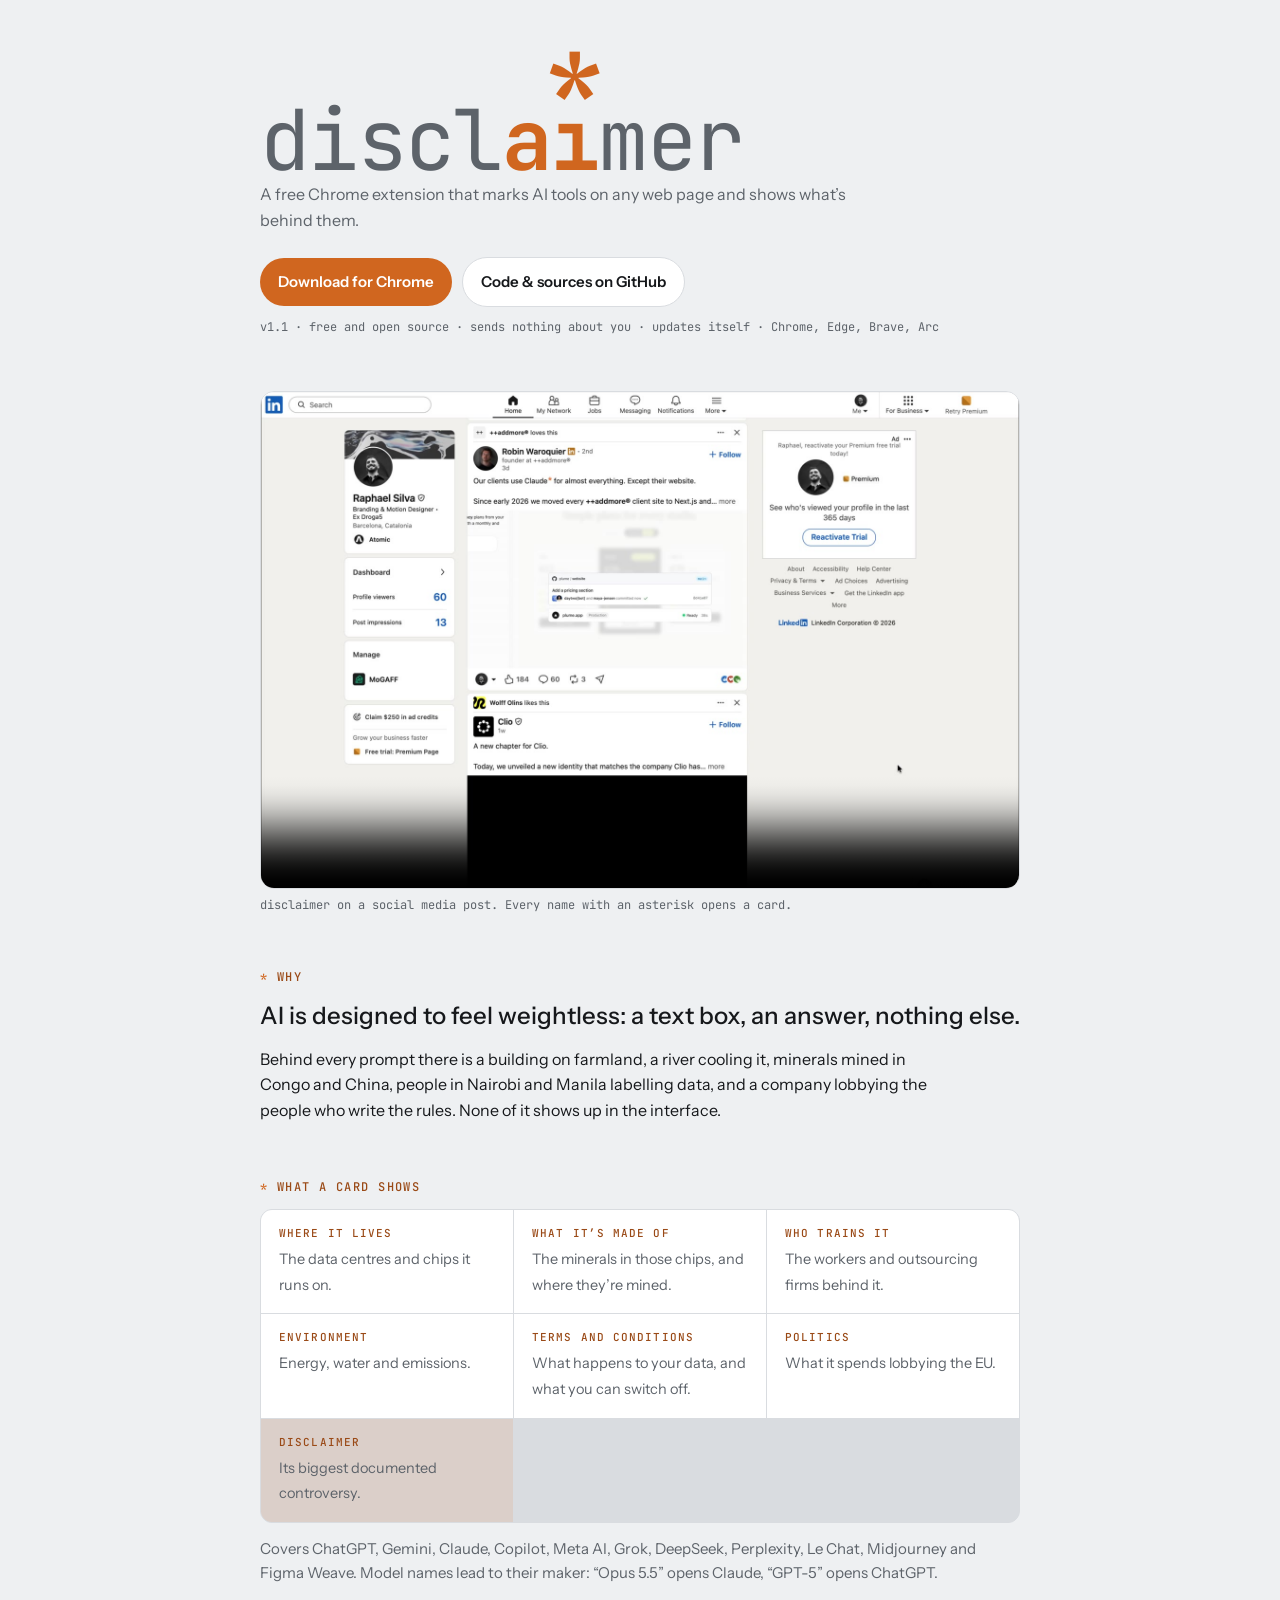
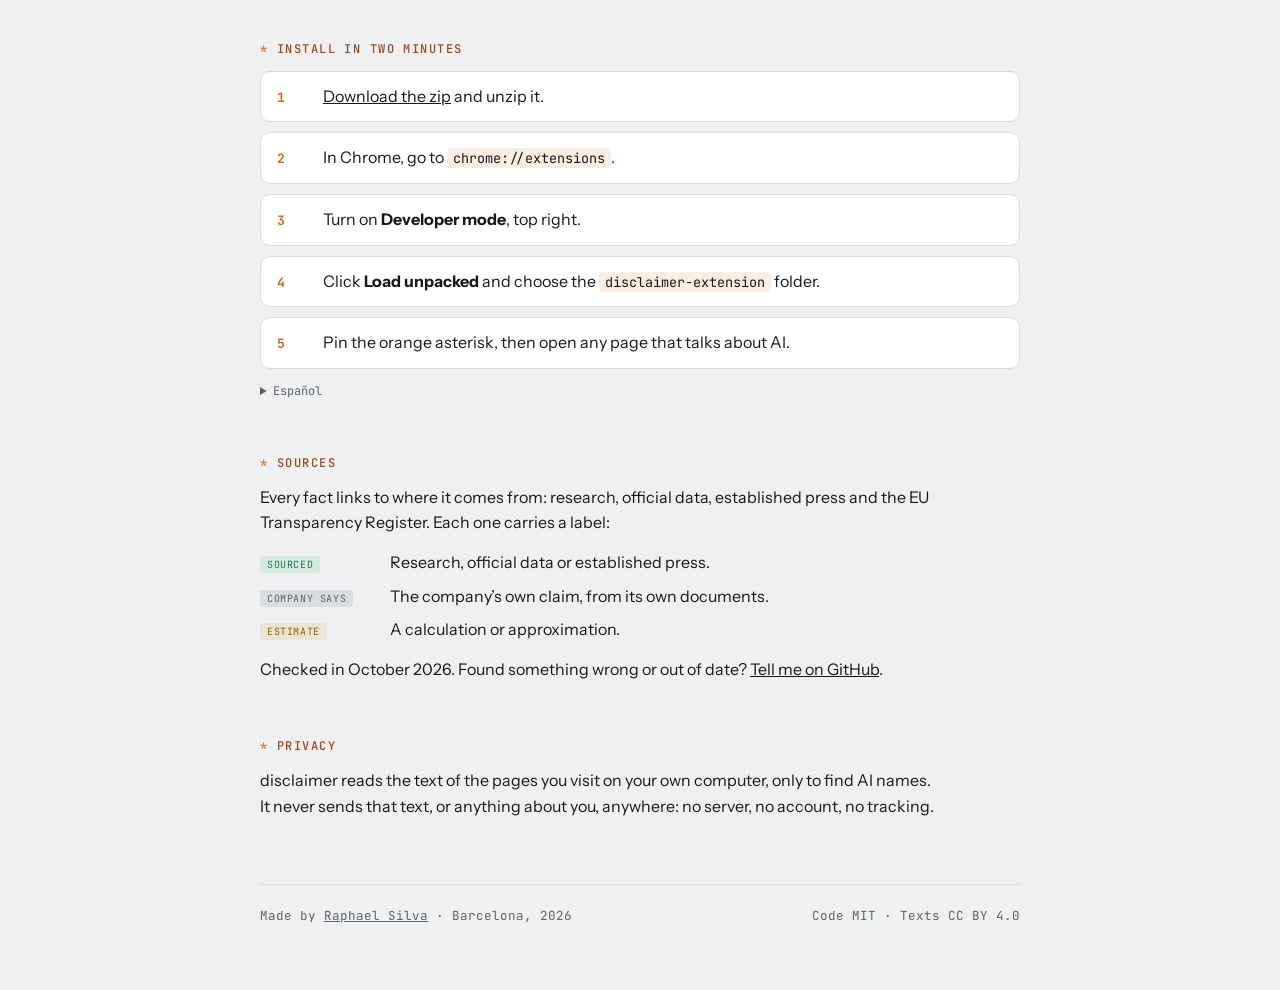
==== docs/index.html @ 1c37ecf6 "Landing page: shorter intro Co-Authored-By: Claude Opus 5.5 <noreply@anthropic.com> Claude-Session: " ====
<!doctype html>
<html lang="en">
<head>
<meta charset="utf-8">
<meta name="viewport" content="width=device-width, initial-scale=1, viewport-fit=cover">
<title>disclaimer</title>
<meta name="description" content="A Chrome extension that marks AI tools on any web page and shows what's behind them: data centres, minerals, workers, environment, your data and politics.">
<meta property="og:title" content="disclaimer — the disclaimer AI companies don’t write">
<meta property="og:description" content="Marks AI tools on any web page and shows what’s behind them. Every fact sourced.">
<meta property="og:image" content="assets/screenshot.png">
<link rel="icon" href="assets/favicon.png">
<link rel="preconnect" href="https://fonts.googleapis.com">
<link rel="preconnect" href="https://fonts.gstatic.com" crossorigin>
<link rel="stylesheet" href="https://fonts.googleapis.com/css2?family=Instrument+Sans:wght@400;500;600&family=JetBrains+Mono:wght@400;500;700&display=swap">
<style>
/* Layout: one narrow column like a footnote-heavy essay; the asterisk is the only ornament. */
:root{
  --bg:#eef0f2; --panel:#ffffff; --ink:#16181b; --muted:#5d636a; --rule:#d9dce0;
  --accent:#d0661f; --accent-ink:#9a4a17; --soft:rgba(232,128,58,.14);
  --mono:"JetBrains Mono",ui-monospace,Menlo,monospace; --sans:"Instrument Sans",system-ui,-apple-system,"Segoe UI",sans-serif;
}
@media (prefers-color-scheme: dark){:root{
  --bg:#0f1114; --panel:#171a1e; --ink:#e7e9eb; --muted:#9aa1a8; --rule:#272b31;
  --accent:#ee8a48; --accent-ink:#f0a06a; --soft:rgba(238,138,72,.14); color-scheme:dark}}
*{box-sizing:border-box}
html{scroll-behavior:smooth}
body{margin:0;background:var(--bg);color:var(--ink);font:16px/1.6 var(--sans);padding-inline:16px;-webkit-font-smoothing:antialiased}
.wrap{max-width:760px;margin:0 auto;padding-block:40px 64px}
a{color:inherit}
:focus-visible{outline:2px solid var(--accent);outline-offset:3px;border-radius:4px}

/* wordmark */
.wm{font:400 clamp(44px,10vw,84px)/1 var(--mono);color:var(--muted);letter-spacing:-.02em;display:inline-block;padding-top:.55em}
.wm .ai{color:var(--accent);font-weight:700}
.wm .i{position:relative}
.wm .i::before{content:"*";position:absolute;left:50%;top:-.6em;transform:translateX(-50%);color:var(--accent);font-weight:700;font-size:1.1em}

header{padding-block:12px 8px}
.lede{font-size:clamp(20px,3.2vw,26px);line-height:1.35;margin:18px 0 6px;max-width:34ch;text-wrap:balance;font-weight:500}
.sub{color:var(--muted);margin:0 0 24px;max-width:56ch}
.ctas{display:flex;flex-wrap:wrap;gap:10px;align-items:center}
.btn{display:inline-flex;align-items:center;gap:8px;padding:12px 18px;border-radius:999px;text-decoration:none;font-weight:600;font-size:15px}
.btn.primary{background:var(--accent);color:#fff}
.btn.primary:hover{filter:brightness(1.06)}
.btn.ghost{border:1px solid var(--rule);background:var(--panel)}
.meta{font:12px var(--mono);color:var(--muted)}

.demo{margin:36px 0 8px;border-radius:14px;overflow:hidden;border:1px solid var(--rule);background:var(--panel)}
.demo img,.demo video{display:block;width:100%;height:auto;max-width:100%}
.cap{font:12px var(--mono);color:var(--muted);margin:0 0 48px}

h2{font:500 12px var(--mono);letter-spacing:.12em;text-transform:uppercase;color:var(--accent-ink);margin:56px 0 14px}
h2::before{content:"* ";color:var(--accent)}
.prose p{margin:0 0 14px;max-width:62ch}
.pull{font-size:clamp(20px,3vw,24px);line-height:1.4;font-weight:500;margin:6px 0 16px;max-width:34ch;text-wrap:balance}

.secs{display:grid;grid-template-columns:repeat(auto-fit,minmax(min(100%,220px),1fr));gap:1px;background:var(--rule);border:1px solid var(--rule);border-radius:12px;overflow:hidden}
.sec{background:var(--panel);padding:16px 18px;min-width:0}
.sec b{display:block;font:500 11px var(--mono);letter-spacing:.1em;text-transform:uppercase;color:var(--accent-ink);margin-bottom:6px}
.sec span{font-size:14.5px;color:var(--muted)}
.sec.x{background:var(--soft)}

ol.steps{counter-reset:s;list-style:none;margin:0;padding:0;display:grid;gap:10px}
ol.steps li{counter-increment:s;display:grid;grid-template-columns:34px 1fr;gap:12px;align-items:baseline;background:var(--panel);border:1px solid var(--rule);border-radius:10px;padding:12px 16px}
ol.steps li::before{content:counter(s);font:700 13px var(--mono);color:var(--accent)}
code{font:13.5px var(--mono);background:var(--soft);padding:1px 6px;border-radius:4px}
details.es{margin-top:14px;font-size:14.5px;color:var(--muted)}
details.es summary{cursor:pointer;font:12px var(--mono)}

.labels{display:grid;gap:8px;margin:12px 0 0}
.lab{display:grid;grid-template-columns:118px 1fr;gap:12px;align-items:baseline}
.chip{font:10px var(--mono);letter-spacing:.06em;text-transform:uppercase;padding:2px 7px;border-radius:3px;width:fit-content}
.chip.ok{color:#1e7a46;background:rgba(111,191,142,.18)}
.chip.co{color:var(--muted);background:var(--rule)}
.chip.est{color:#8a6200;background:rgba(224,180,82,.2)}
@media (prefers-color-scheme: dark){.chip.ok{color:#7fd3a0}.chip.est{color:#ecc56a}}

ul.limits{margin:0;padding-left:20px;max-width:62ch}
ul.limits li{margin-bottom:8px}

footer{margin-top:64px;padding-top:20px;border-top:1px solid var(--rule);font:12.5px/1.7 var(--mono);color:var(--muted);display:flex;flex-wrap:wrap;justify-content:space-between;gap:12px}
@media (prefers-reduced-motion:reduce){html{scroll-behavior:auto}}
</style>
</head>
<body>
<div class="wrap">
  <header>
    <span class="wm" role="img" aria-label="disclaimer">discl<span class="ai">a<span class="i">ı</span></span>mer</span>
    <p class="sub">A free Chrome extension that marks AI tools on any web page and shows what’s behind them.</p>
    <div class="ctas">
      <a class="btn primary" href="https://sayhellotosilva.github.io/disclaimer-extension/download/disclaimer-extension.zip">Download for Chrome</a>
      <a class="btn ghost" href="https://github.com/sayhellotosilva/disclaimer-extension">Code &amp; sources on GitHub</a>
    </div>
    <p class="meta" style="margin-top:12px">v1.1 · free and open source · sends nothing about you · updates itself · Chrome, Edge, Brave, Arc</p>
  </header>

  <figure class="demo" style="margin-inline:0"><video src="assets/demo.mp4" poster="assets/demo-poster.jpg" width="1600" height="1046" autoplay muted loop playsinline controls preload="metadata" aria-label="disclaimer on LinkedIn: hovering Claude opens a glass card with sections on data centres, minerals, workers, environment, terms and politics, and the disclaimer at the bottom."></video></figure>
  <p class="cap">disclaimer on a social media post. Every name with an asterisk opens a card.</p>

  <section class="prose" aria-labelledby="why">
    <h2 id="why">Why</h2>
    <p class="pull">AI is designed to feel weightless: a text box, an answer, nothing else.</p>
    <p>Behind every prompt there is a building on farmland, a river cooling it, minerals mined in Congo and China, people in Nairobi and Manila labelling data, and a company lobbying the people who write the rules. None of it shows up in the interface.</p>
  </section>

  <section aria-labelledby="what">
    <h2 id="what">What a card shows</h2>
    <div class="secs">
      <div class="sec"><b>Where it lives</b><span>The data centres and chips it runs on.</span></div>
      <div class="sec"><b>What it’s made of</b><span>The minerals in those chips, and where they’re mined.</span></div>
      <div class="sec"><b>Who trains it</b><span>The workers and outsourcing firms behind it.</span></div>
      <div class="sec"><b>Environment</b><span>Energy, water and emissions.</span></div>
      <div class="sec"><b>Terms and conditions</b><span>What happens to your data, and what you can switch off.</span></div>
      <div class="sec"><b>Politics</b><span>What it spends lobbying the EU.</span></div>
      <div class="sec x"><b>disclaimer</b><span>Its biggest documented controversy.</span></div>
    </div>
    <p class="prose" style="margin-top:14px;color:var(--muted);font-size:15px">Covers ChatGPT, Gemini, Claude, Copilot, Meta AI, Grok, DeepSeek, Perplexity, Le Chat, Midjourney and Figma Weave. Model names lead to their maker: “Opus 5.5” opens Claude, “GPT-5” opens ChatGPT.</p>
  </section>

  <section aria-labelledby="install">
    <h2 id="install">Install in two minutes</h2>
    <ol class="steps">
      <li><span><a href="https://sayhellotosilva.github.io/disclaimer-extension/download/disclaimer-extension.zip">Download the zip</a> and unzip it.</span></li>
      <li><span>In Chrome, go to <code>chrome://extensions</code>.</span></li>
      <li><span>Turn on <b>Developer mode</b>, top right.</span></li>
      <li><span>Click <b>Load unpacked</b> and choose the <code>disclaimer-extension</code> folder.</span></li>
      <li><span>Pin the orange asterisk, then open any page that talks about AI.</span></li>
    </ol>
    <details class="es"><summary>Español</summary>
      <p>Descarga el zip y descomprímelo. En Chrome, ve a <code>chrome://extensions</code>, activa el <b>Modo de desarrollador</b> y haz clic en <b>Cargar extensión sin empaquetar</b>. Elige la carpeta <code>disclaimer-extension</code>. disclaimer lee el texto de las páginas en tu ordenador y no envía nada a ningún sitio.</p>
    </details>
  </section>

  <section class="prose" aria-labelledby="sources">
    <h2 id="sources">Sources</h2>
    <p>Every fact links to where it comes from: research, official data, established press and the EU Transparency Register. Each one carries a label:</p>
    <div class="labels">
      <div class="lab"><span class="chip ok">sourced</span><span>Research, official data or established press.</span></div>
      <div class="lab"><span class="chip co">company says</span><span>The company’s own claim, from its own documents.</span></div>
      <div class="lab"><span class="chip est">estimate</span><span>A calculation or approximation.</span></div>
    </div>
    <p style="margin-top:14px">Checked in October 2026. Found something wrong or out of date? <a href="https://github.com/sayhellotosilva/disclaimer-extension/issues">Tell me on GitHub</a>.</p>
  </section>

  <section class="prose" aria-labelledby="privacy">
    <h2 id="privacy">Privacy</h2>
    <p>disclaimer reads the text of the pages you visit on your own computer, only to find AI names. It never sends that text, or anything about you, anywhere: no server, no account, no tracking.</p>
  </section>

  <footer>
    <span>Made by <a href="https://www.linkedin.com/in/raphaelllsilva">Raphael Silva</a> · Barcelona, 2026</span>
    <span>Code MIT · Texts CC BY 4.0</span>
  </footer>
</div>
</body>
</html>
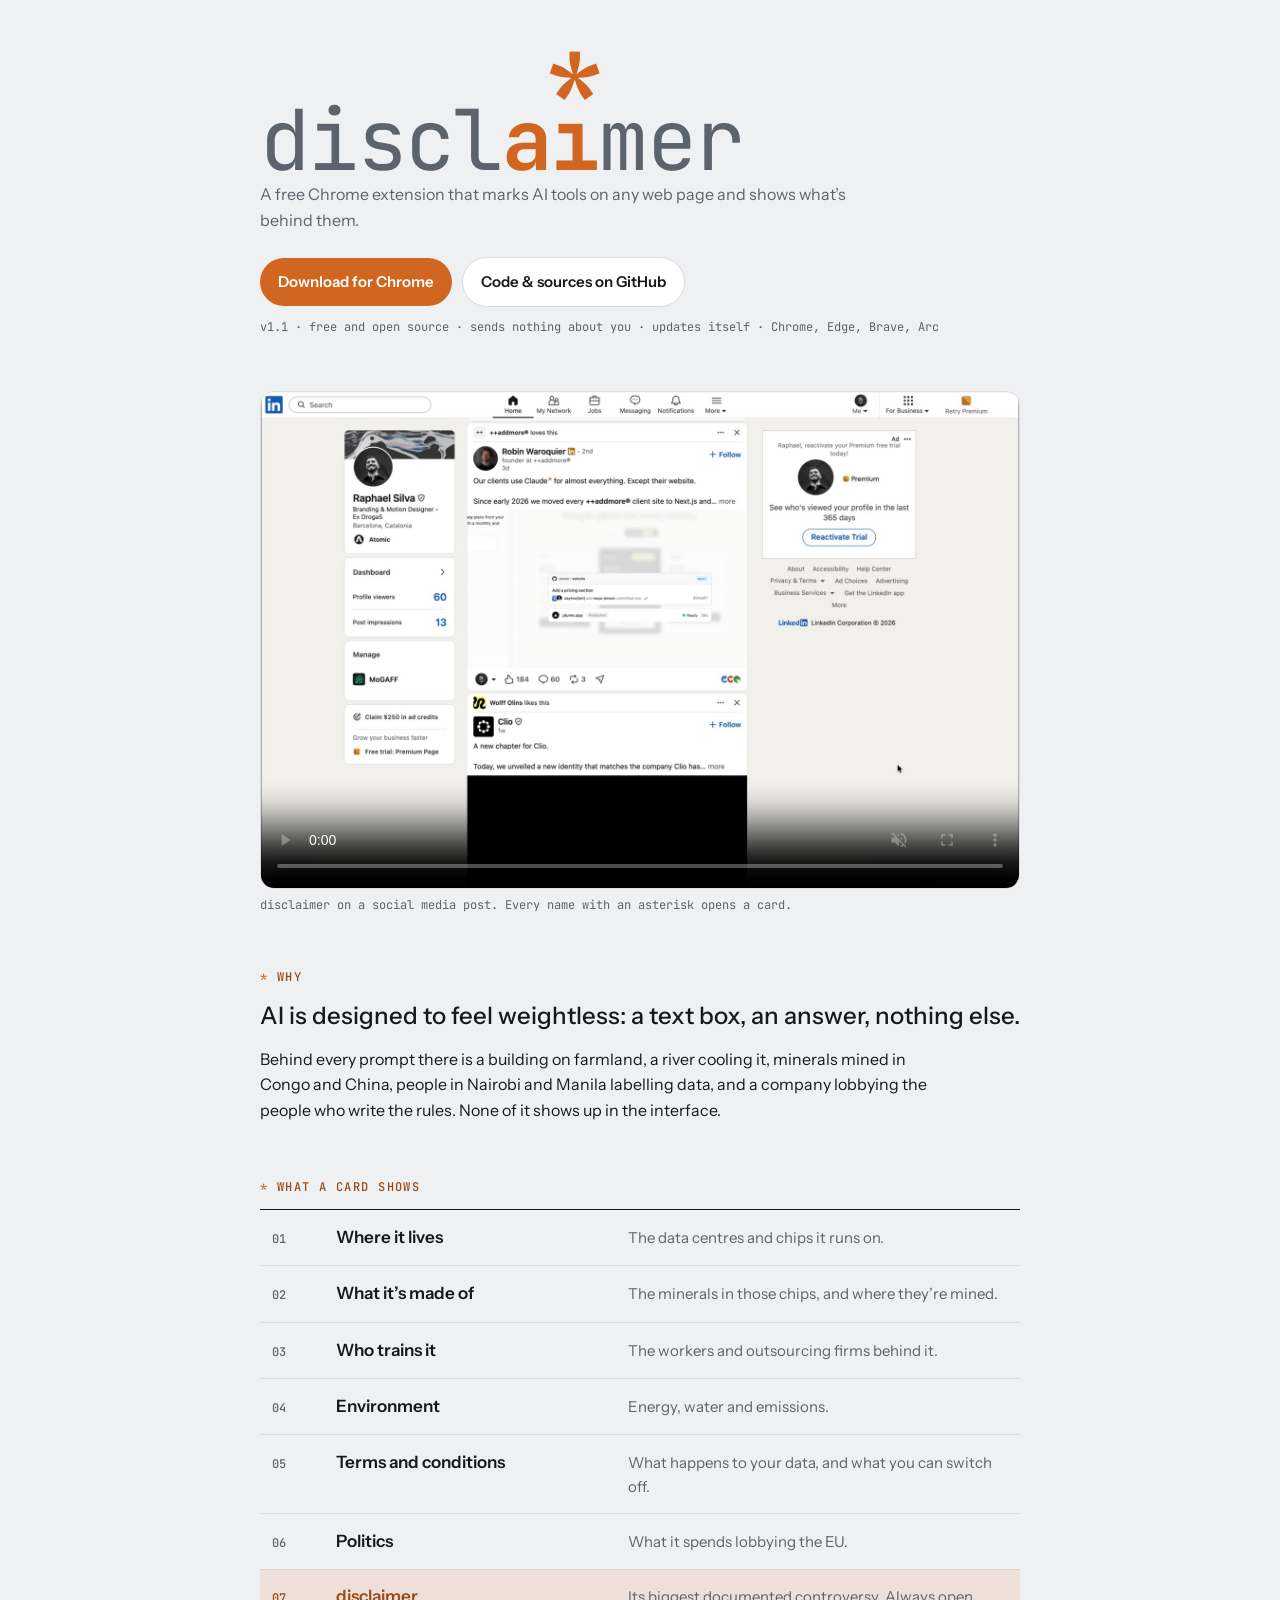
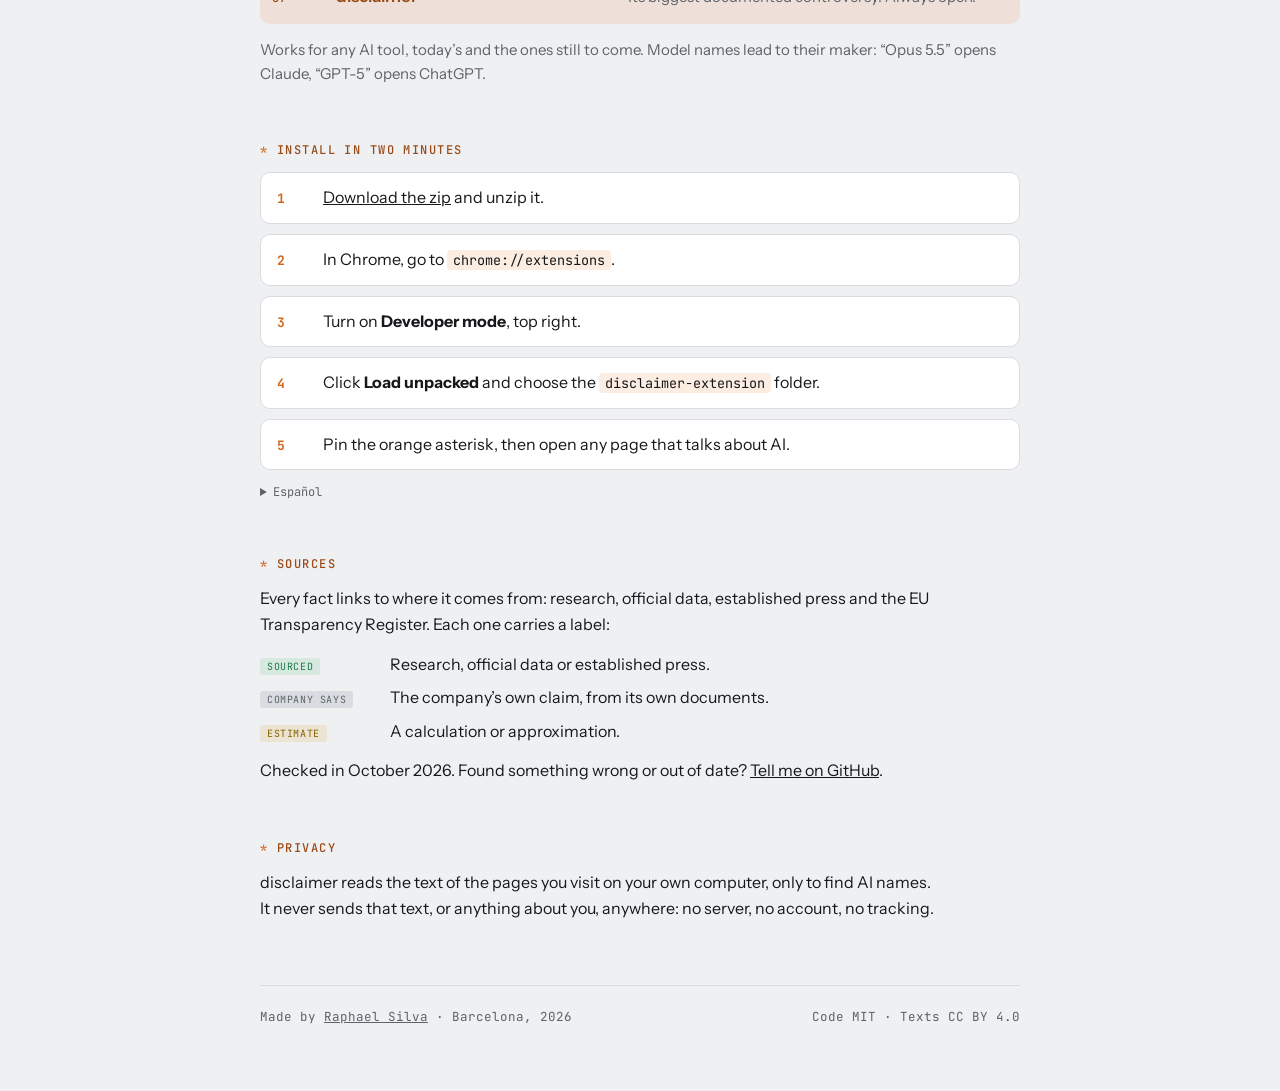
==== commit 3969392a: "Landing page: card sections as a numbered list; no fixed tool list Co-Authored-By: Claude Opus 5.5 <" ====
--- a/docs/index.html
+++ b/docs/index.html
@@ -54,11 +54,14 @@
 .prose p{margin:0 0 14px;max-width:62ch}
 .pull{font-size:clamp(20px,3vw,24px);line-height:1.4;font-weight:500;margin:6px 0 16px;max-width:34ch;text-wrap:balance}
 
-.secs{display:grid;grid-template-columns:repeat(auto-fit,minmax(min(100%,220px),1fr));gap:1px;background:var(--rule);border:1px solid var(--rule);border-radius:12px;overflow:hidden}
-.sec{background:var(--panel);padding:16px 18px;min-width:0}
-.sec b{display:block;font:500 11px var(--mono);letter-spacing:.1em;text-transform:uppercase;color:var(--accent-ink);margin-bottom:6px}
-.sec span{font-size:14.5px;color:var(--muted)}
-.sec.x{background:var(--soft)}
+.secs{list-style:none;margin:0;padding:0;border-top:1px solid var(--ink)}
+.secs li{display:grid;grid-template-columns:44px minmax(0,1fr) minmax(0,1.4fr);gap:8px 20px;align-items:baseline;padding:14px 12px;border-bottom:1px solid var(--rule)}
+.secs .n{font:500 12px var(--mono);color:var(--muted)}
+.secs b{font-weight:600;font-size:17px}
+.secs .d{font-size:15px;color:var(--muted)}
+.secs li.x{background:var(--soft);border-bottom:0;border-radius:0 0 10px 10px;margin-top:-1px}
+.secs li.x .n,.secs li.x b{color:var(--accent-ink)}
+@media (max-width:620px){.secs li{grid-template-columns:36px 1fr;row-gap:2px}.secs .d{grid-column:2}}
 
 ol.steps{counter-reset:s;list-style:none;margin:0;padding:0;display:grid;gap:10px}
 ol.steps li{counter-increment:s;display:grid;grid-template-columns:34px 1fr;gap:12px;align-items:baseline;background:var(--panel);border:1px solid var(--rule);border-radius:10px;padding:12px 16px}
@@ -105,16 +108,16 @@
 
   <section aria-labelledby="what">
     <h2 id="what">What a card shows</h2>
-    <div class="secs">
-      <div class="sec"><b>Where it lives</b><span>The data centres and chips it runs on.</span></div>
-      <div class="sec"><b>What it’s made of</b><span>The minerals in those chips, and where they’re mined.</span></div>
-      <div class="sec"><b>Who trains it</b><span>The workers and outsourcing firms behind it.</span></div>
-      <div class="sec"><b>Environment</b><span>Energy, water and emissions.</span></div>
-      <div class="sec"><b>Terms and conditions</b><span>What happens to your data, and what you can switch off.</span></div>
-      <div class="sec"><b>Politics</b><span>What it spends lobbying the EU.</span></div>
-      <div class="sec x"><b>disclaimer</b><span>Its biggest documented controversy.</span></div>
-    </div>
-    <p class="prose" style="margin-top:14px;color:var(--muted);font-size:15px">Covers ChatGPT, Gemini, Claude, Copilot, Meta AI, Grok, DeepSeek, Perplexity, Le Chat, Midjourney and Figma Weave. Model names lead to their maker: “Opus 5.5” opens Claude, “GPT-5” opens ChatGPT.</p>
+    <ol class="secs">
+      <li><span class="n">01</span><b>Where it lives</b><span class="d">The data centres and chips it runs on.</span></li>
+      <li><span class="n">02</span><b>What it’s made of</b><span class="d">The minerals in those chips, and where they’re mined.</span></li>
+      <li><span class="n">03</span><b>Who trains it</b><span class="d">The workers and outsourcing firms behind it.</span></li>
+      <li><span class="n">04</span><b>Environment</b><span class="d">Energy, water and emissions.</span></li>
+      <li><span class="n">05</span><b>Terms and conditions</b><span class="d">What happens to your data, and what you can switch off.</span></li>
+      <li><span class="n">06</span><b>Politics</b><span class="d">What it spends lobbying the EU.</span></li>
+      <li class="x"><span class="n">07</span><b>disclaimer</b><span class="d">Its biggest documented controversy. Always open.</span></li>
+    </ol>
+    <p class="prose" style="margin-top:14px;color:var(--muted);font-size:15px">Works for any AI tool, today’s and the ones still to come. Model names lead to their maker: “Opus 5.5” opens Claude, “GPT-5” opens ChatGPT.</p>
   </section>
 
   <section aria-labelledby="install">
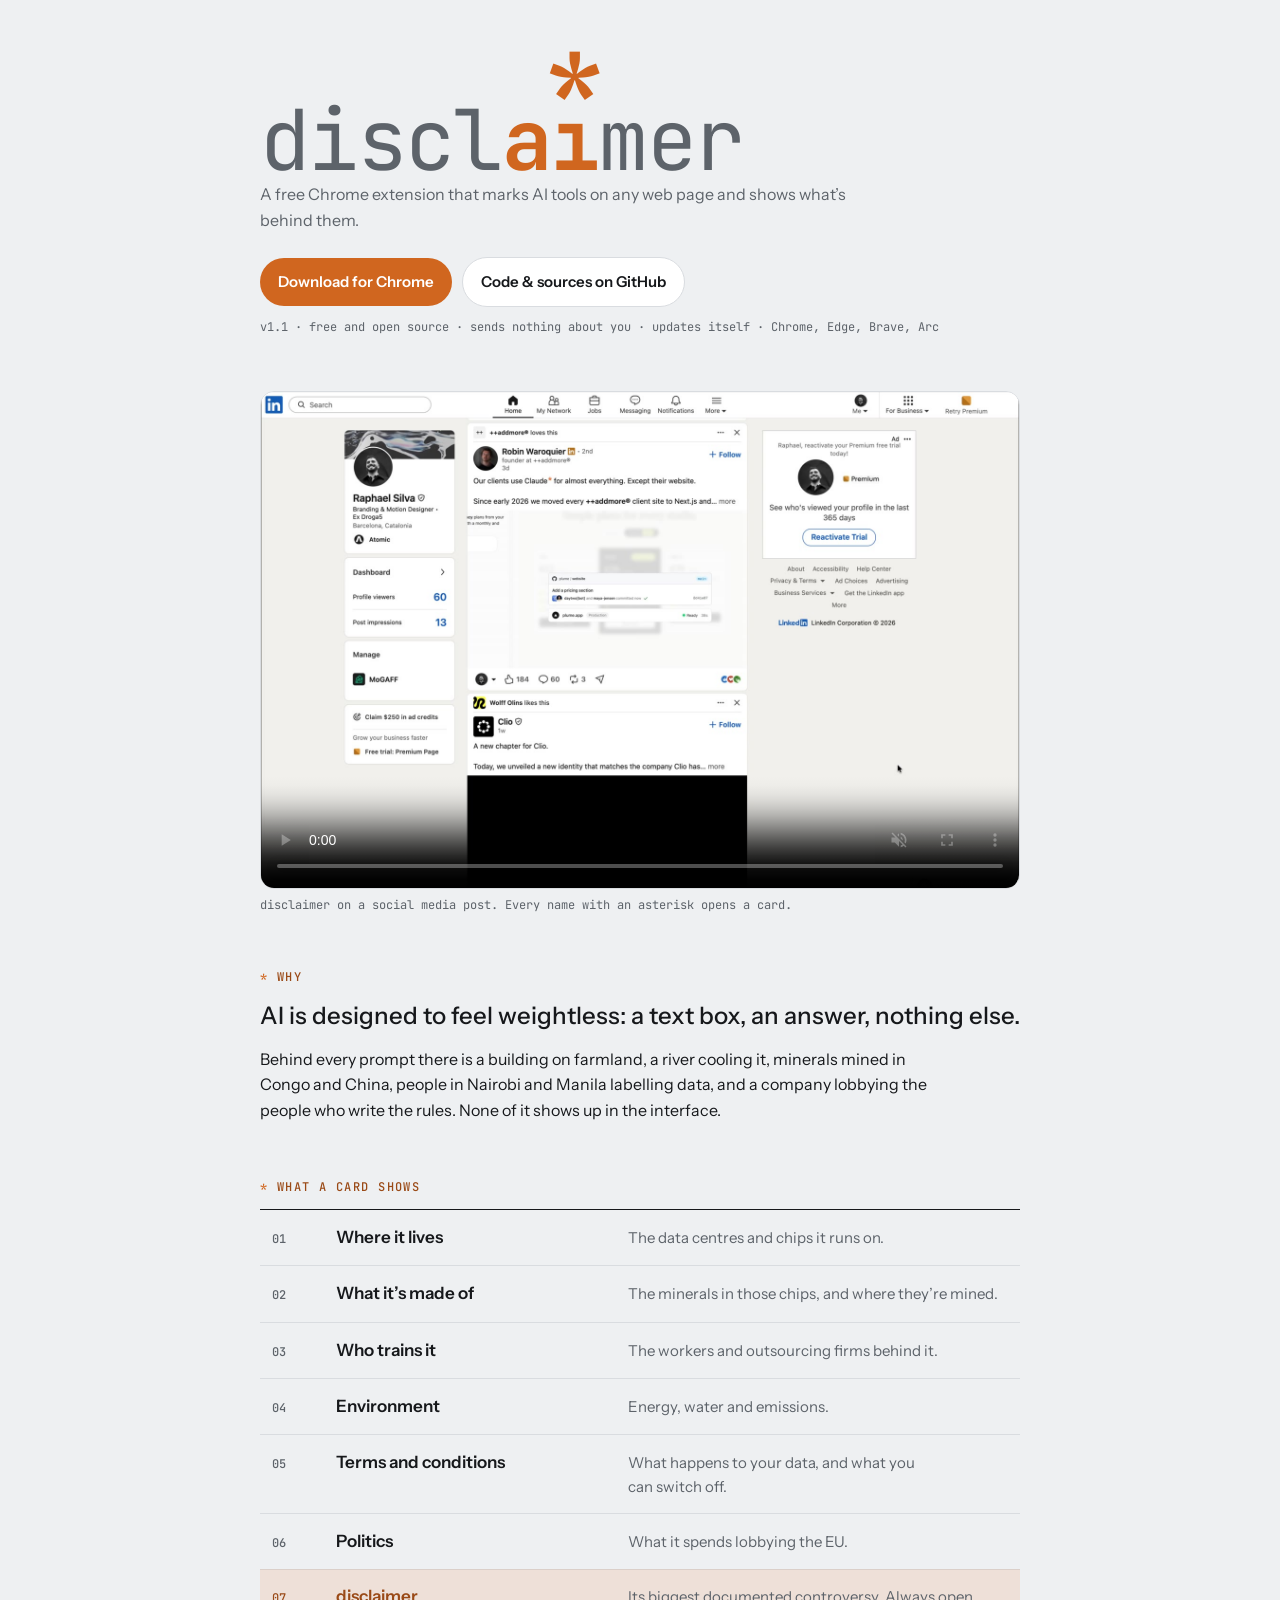
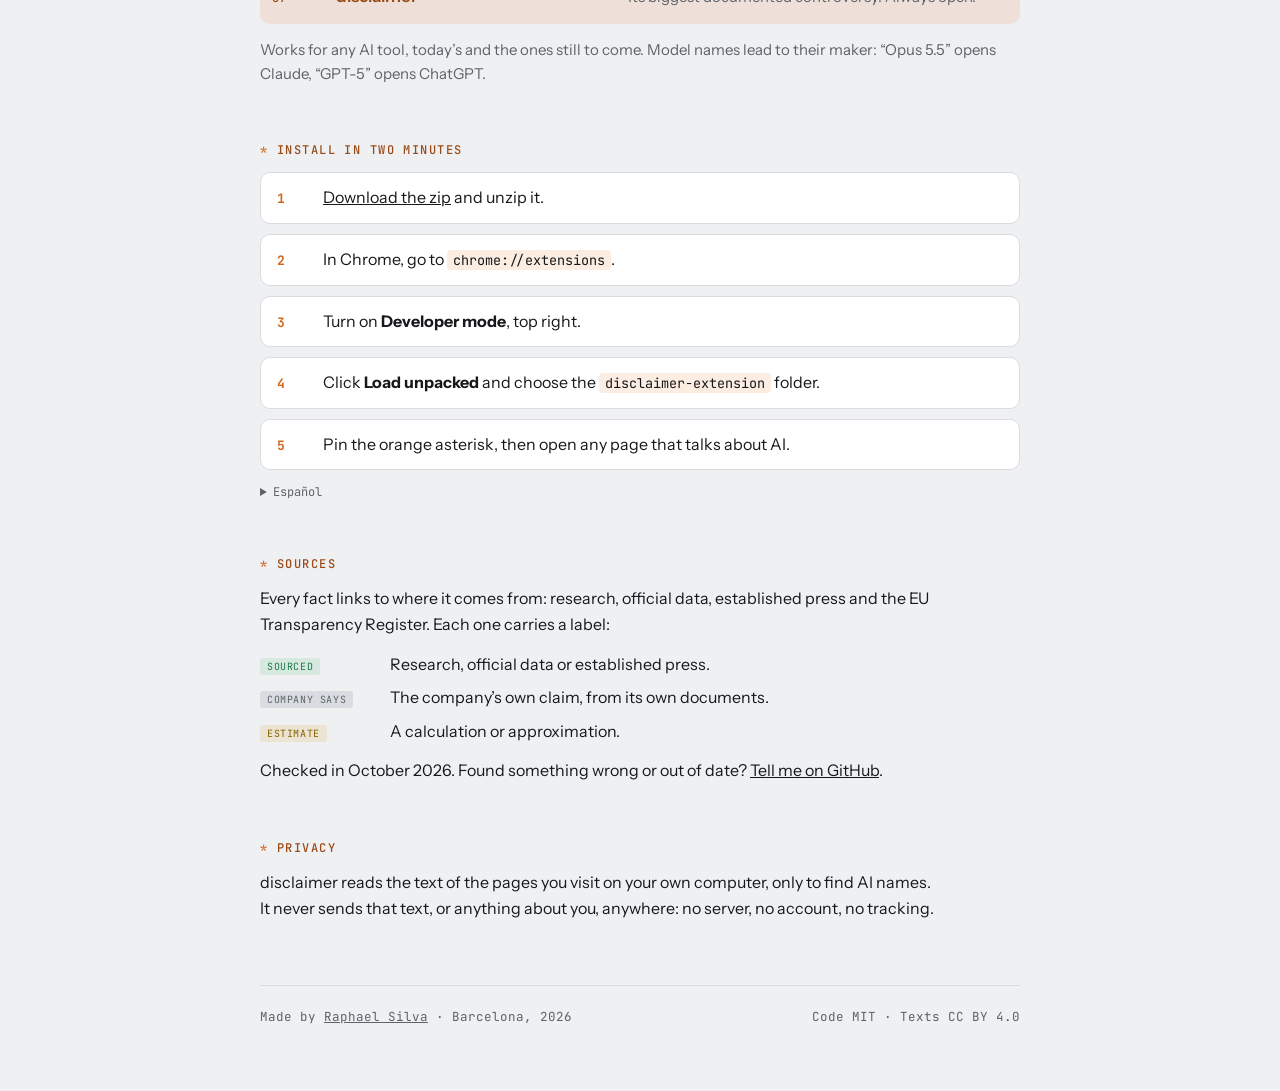
==== commit 31b384ed: "Landing page: avoid orphan words Co-Authored-By: Claude Opus 5.5 <noreply@anthropic.com> Claude-Sess" ====
--- a/docs/index.html
+++ b/docs/index.html
@@ -58,7 +58,8 @@
 .secs li{display:grid;grid-template-columns:44px minmax(0,1fr) minmax(0,1.4fr);gap:8px 20px;align-items:baseline;padding:14px 12px;border-bottom:1px solid var(--rule)}
 .secs .n{font:500 12px var(--mono);color:var(--muted)}
 .secs b{font-weight:600;font-size:17px}
-.secs .d{font-size:15px;color:var(--muted)}
+.secs .d{font-size:15px;color:var(--muted);text-wrap:pretty}
+p,.cap,.sub{text-wrap:pretty}
 .secs li.x{background:var(--soft);border-bottom:0;border-radius:0 0 10px 10px;margin-top:-1px}
 .secs li.x .n,.secs li.x b{color:var(--accent-ink)}
 @media (max-width:620px){.secs li{grid-template-columns:36px 1fr;row-gap:2px}.secs .d{grid-column:2}}
@@ -113,7 +114,7 @@
       <li><span class="n">02</span><b>What it’s made of</b><span class="d">The minerals in those chips, and where they’re mined.</span></li>
       <li><span class="n">03</span><b>Who trains it</b><span class="d">The workers and outsourcing firms behind it.</span></li>
       <li><span class="n">04</span><b>Environment</b><span class="d">Energy, water and emissions.</span></li>
-      <li><span class="n">05</span><b>Terms and conditions</b><span class="d">What happens to your data, and what you can switch off.</span></li>
+      <li><span class="n">05</span><b>Terms and conditions</b><span class="d">What happens to your data, and what you can switch&nbsp;off.</span></li>
       <li><span class="n">06</span><b>Politics</b><span class="d">What it spends lobbying the EU.</span></li>
       <li class="x"><span class="n">07</span><b>disclaimer</b><span class="d">Its biggest documented controversy. Always open.</span></li>
     </ol>
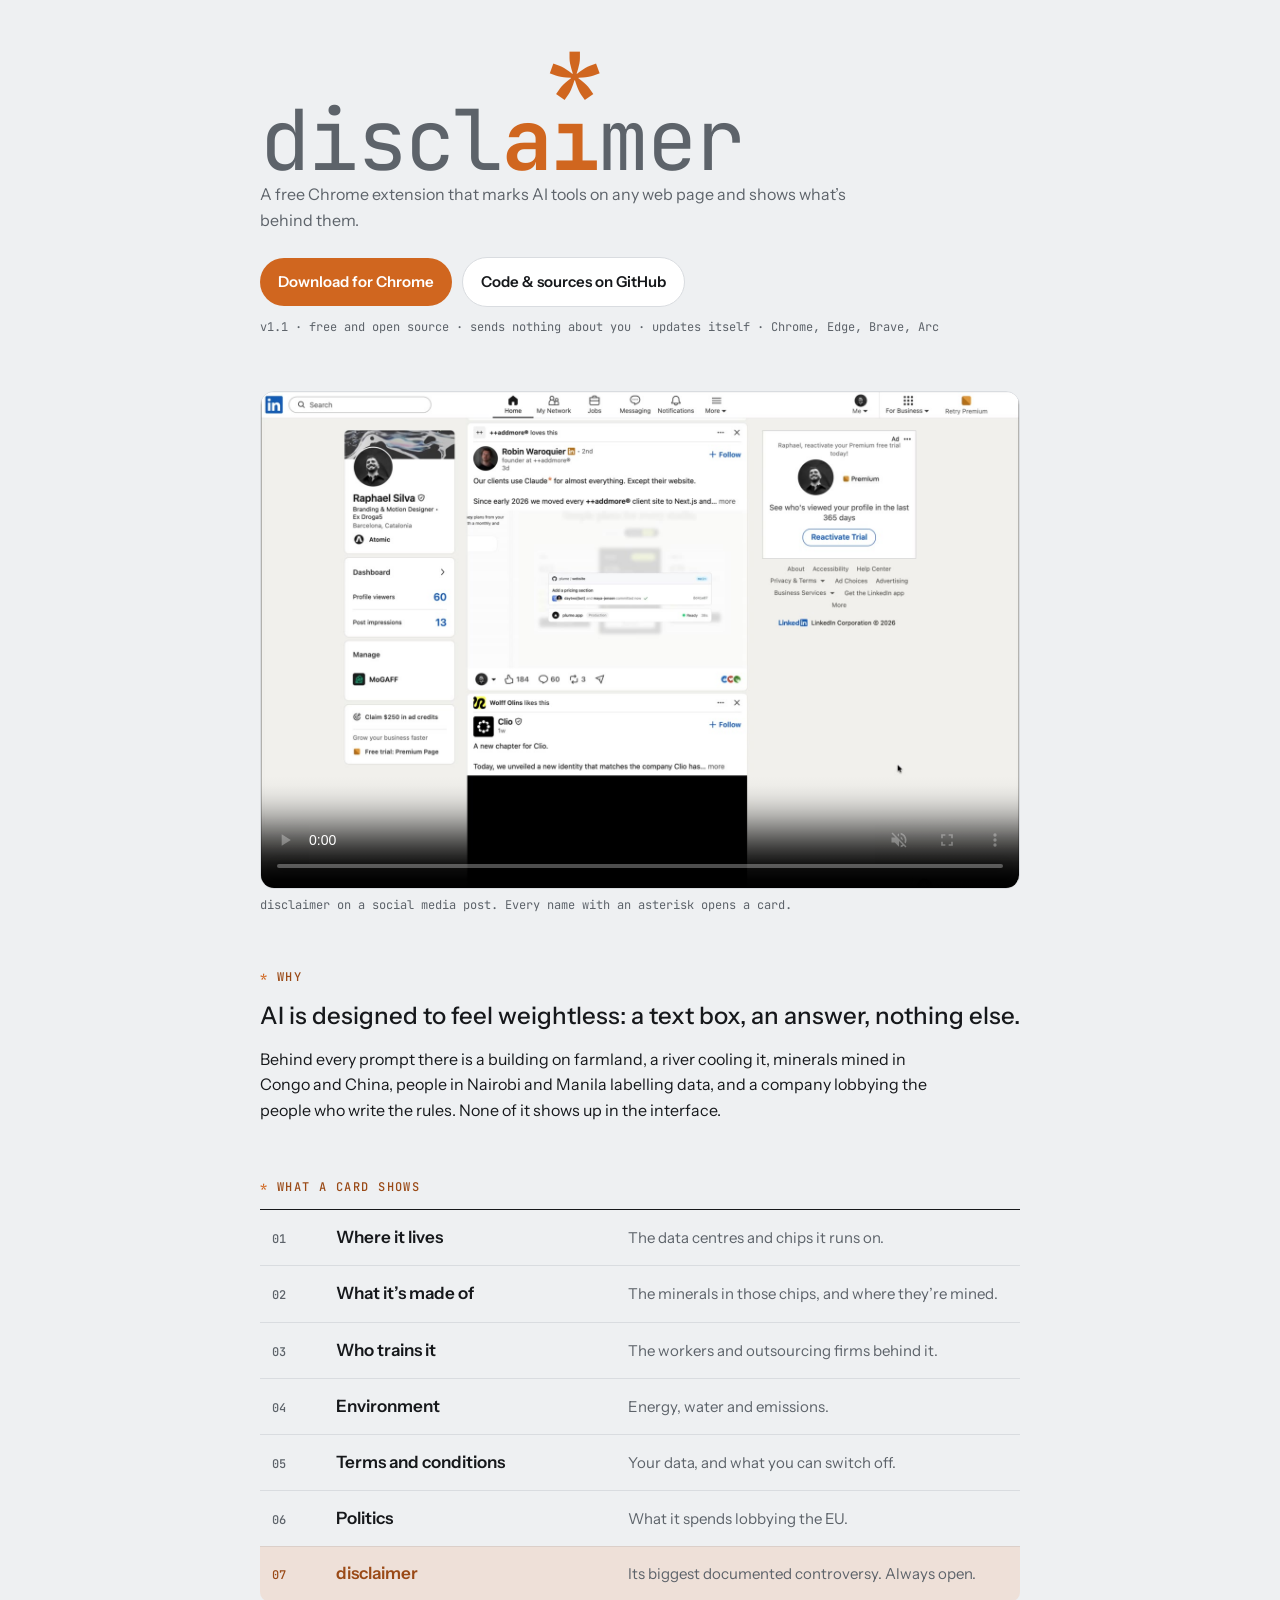
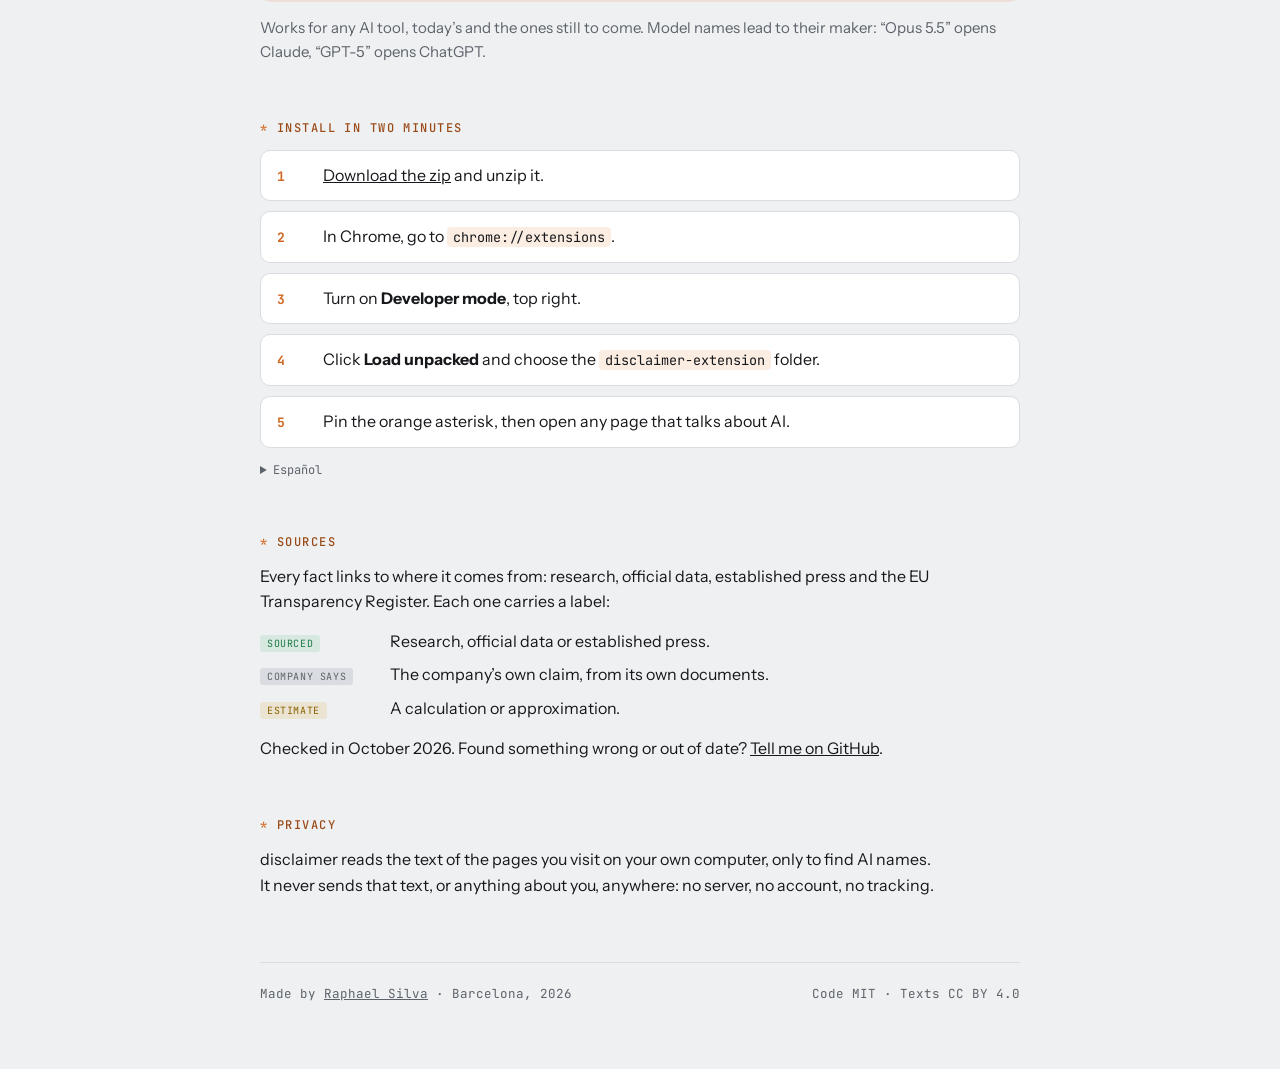
==== commit 6c76c26f: "Landing page: shorter terms line, balanced wrapping Co-Authored-By: Claude Opus 5.5 <noreply@anthrop" ====
--- a/docs/index.html
+++ b/docs/index.html
@@ -58,7 +58,7 @@
 .secs li{display:grid;grid-template-columns:44px minmax(0,1fr) minmax(0,1.4fr);gap:8px 20px;align-items:baseline;padding:14px 12px;border-bottom:1px solid var(--rule)}
 .secs .n{font:500 12px var(--mono);color:var(--muted)}
 .secs b{font-weight:600;font-size:17px}
-.secs .d{font-size:15px;color:var(--muted);text-wrap:pretty}
+.secs .d{font-size:15px;color:var(--muted);text-wrap:balance}
 p,.cap,.sub{text-wrap:pretty}
 .secs li.x{background:var(--soft);border-bottom:0;border-radius:0 0 10px 10px;margin-top:-1px}
 .secs li.x .n,.secs li.x b{color:var(--accent-ink)}
@@ -114,7 +114,7 @@
       <li><span class="n">02</span><b>What it’s made of</b><span class="d">The minerals in those chips, and where they’re mined.</span></li>
       <li><span class="n">03</span><b>Who trains it</b><span class="d">The workers and outsourcing firms behind it.</span></li>
       <li><span class="n">04</span><b>Environment</b><span class="d">Energy, water and emissions.</span></li>
-      <li><span class="n">05</span><b>Terms and conditions</b><span class="d">What happens to your data, and what you can switch&nbsp;off.</span></li>
+      <li><span class="n">05</span><b>Terms and conditions</b><span class="d">Your data, and what you can switch&nbsp;off.</span></li>
       <li><span class="n">06</span><b>Politics</b><span class="d">What it spends lobbying the EU.</span></li>
       <li class="x"><span class="n">07</span><b>disclaimer</b><span class="d">Its biggest documented controversy. Always open.</span></li>
     </ol>
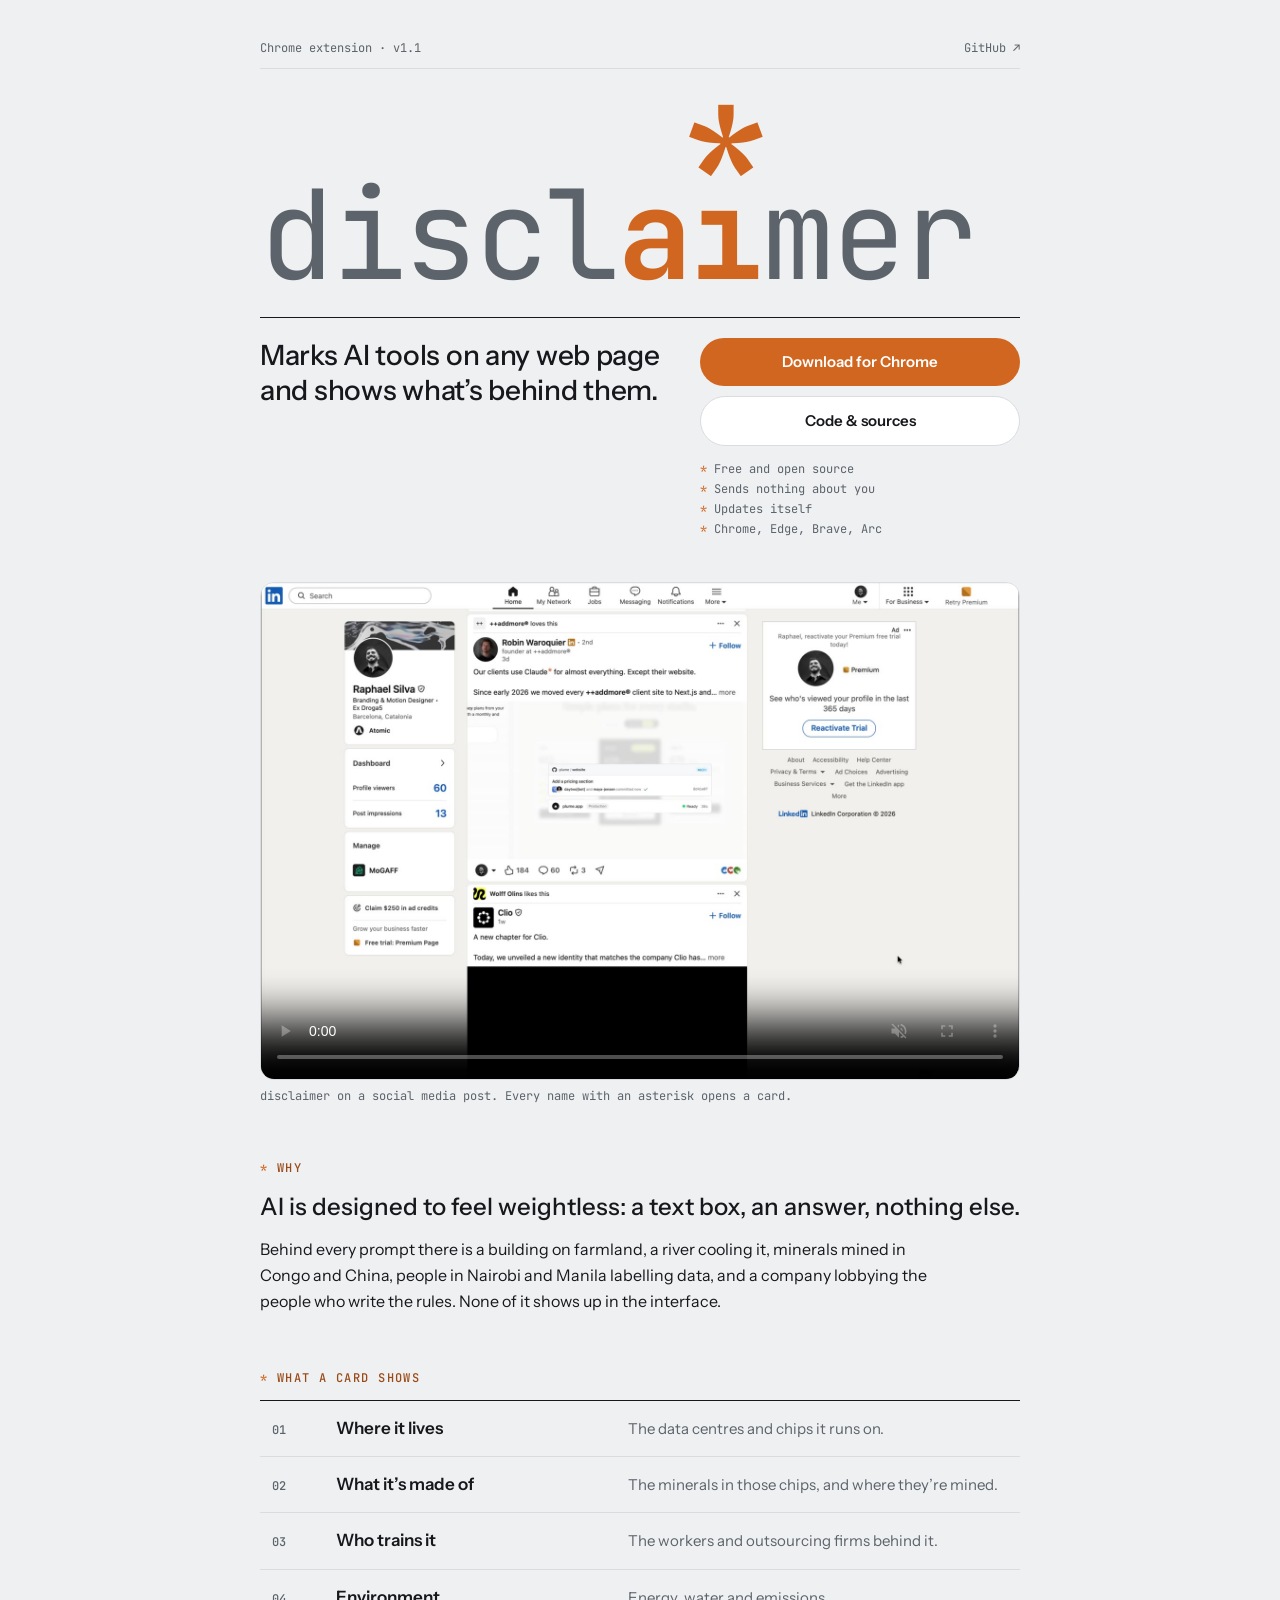
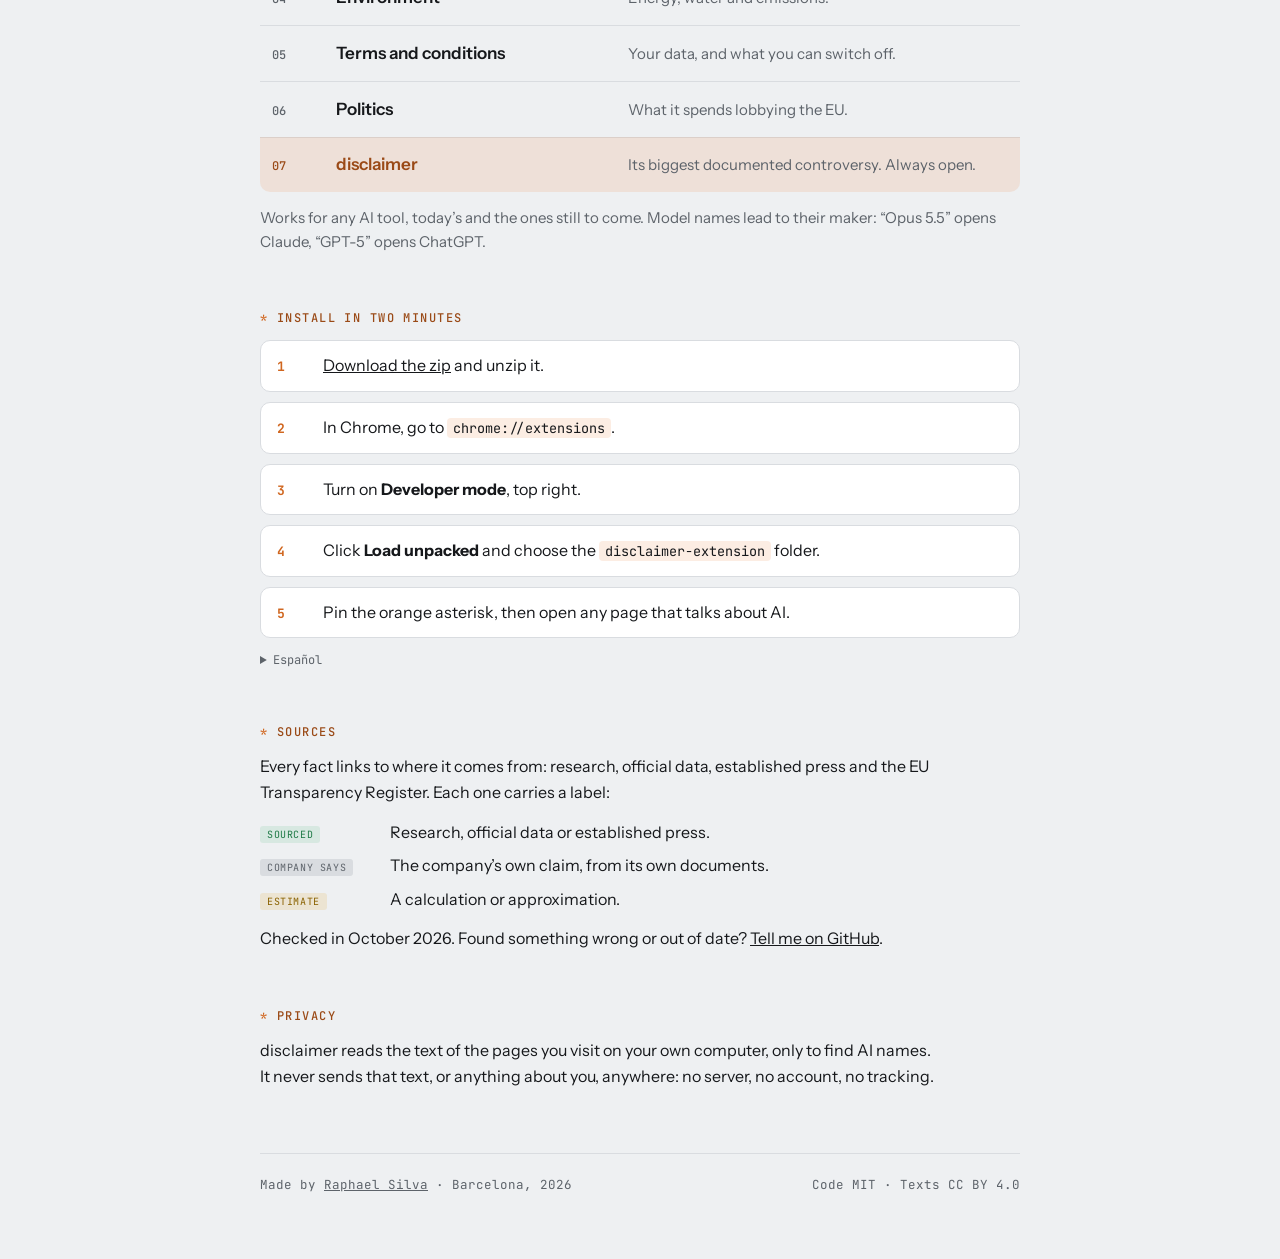
==== commit 0e305e50: "Landing page: new header layout Co-Authored-By: Claude Opus 5.5 <noreply@anthropic.com> Claude-Sessi" ====
--- a/docs/index.html
+++ b/docs/index.html
@@ -35,10 +35,18 @@
 .wm .i{position:relative}
 .wm .i::before{content:"*";position:absolute;left:50%;top:-.6em;transform:translateX(-50%);color:var(--accent);font-weight:700;font-size:1.1em}
 
-header{padding-block:12px 8px}
-.lede{font-size:clamp(20px,3.2vw,26px);line-height:1.35;margin:18px 0 6px;max-width:34ch;text-wrap:balance;font-weight:500}
-.sub{color:var(--muted);margin:0 0 24px;max-width:56ch}
-.ctas{display:flex;flex-wrap:wrap;gap:10px;align-items:center}
+header.hero{padding-block:0 8px}
+.topbar{display:flex;justify-content:space-between;gap:16px;font:12px var(--mono);color:var(--muted);padding-bottom:12px;border-bottom:1px solid var(--rule)}
+.topbar a{text-decoration:none}
+.topbar a:hover{color:var(--accent-ink)}
+.hero .wm{font-size:clamp(52px,14.5vw,124px);margin-top:clamp(20px,4vw,36px)}
+.hero-grid{display:grid;grid-template-columns:minmax(0,1.25fr) minmax(0,1fr);gap:24px 40px;align-items:start;margin-top:20px;padding-top:20px;border-top:1px solid var(--ink)}
+.lead{font-size:clamp(22px,3.4vw,28px);line-height:1.25;font-weight:500;letter-spacing:-.01em;margin:0;text-wrap:balance}
+.ctas{display:grid;gap:10px}
+.ctas .btn{justify-content:center}
+.facts{list-style:none;margin:14px 0 0;padding:0;font:12px/1.5 var(--mono);color:var(--muted);display:grid;gap:2px}
+.facts li::before{content:"* ";color:var(--accent)}
+@media (max-width:620px){.hero-grid{grid-template-columns:1fr}}
 .btn{display:inline-flex;align-items:center;gap:8px;padding:12px 18px;border-radius:999px;text-decoration:none;font-weight:600;font-size:15px}
 .btn.primary{background:var(--accent);color:#fff}
 .btn.primary:hover{filter:brightness(1.06)}
@@ -88,14 +96,19 @@
 </head>
 <body>
 <div class="wrap">
-  <header>
+  <header class="hero">
+    <div class="topbar"><span>Chrome extension · v1.1</span><a href="https://github.com/sayhellotosilva/disclaimer-extension">GitHub ↗</a></div>
     <span class="wm" role="img" aria-label="disclaimer">discl<span class="ai">a<span class="i">ı</span></span>mer</span>
-    <p class="sub">A free Chrome extension that marks AI tools on any web page and shows what’s behind them.</p>
-    <div class="ctas">
-      <a class="btn primary" href="https://sayhellotosilva.github.io/disclaimer-extension/download/disclaimer-extension.zip">Download for Chrome</a>
-      <a class="btn ghost" href="https://github.com/sayhellotosilva/disclaimer-extension">Code &amp; sources on GitHub</a>
+    <div class="hero-grid">
+      <p class="lead">Marks AI tools on any web page and shows what’s behind them.</p>
+      <div class="hero-side">
+        <div class="ctas">
+          <a class="btn primary" href="https://sayhellotosilva.github.io/disclaimer-extension/download/disclaimer-extension.zip">Download for Chrome</a>
+          <a class="btn ghost" href="https://github.com/sayhellotosilva/disclaimer-extension">Code &amp; sources</a>
+        </div>
+        <ul class="facts"><li>Free and open source</li><li>Sends nothing about you</li><li>Updates itself</li><li>Chrome, Edge, Brave, Arc</li></ul>
+      </div>
     </div>
-    <p class="meta" style="margin-top:12px">v1.1 · free and open source · sends nothing about you · updates itself · Chrome, Edge, Brave, Arc</p>
   </header>
 
   <figure class="demo" style="margin-inline:0"><video src="assets/demo.mp4" poster="assets/demo-poster.jpg" width="1600" height="1046" autoplay muted loop playsinline controls preload="metadata" aria-label="disclaimer on LinkedIn: hovering Claude opens a glass card with sections on data centres, minerals, workers, environment, terms and politics, and the disclaimer at the bottom."></video></figure>
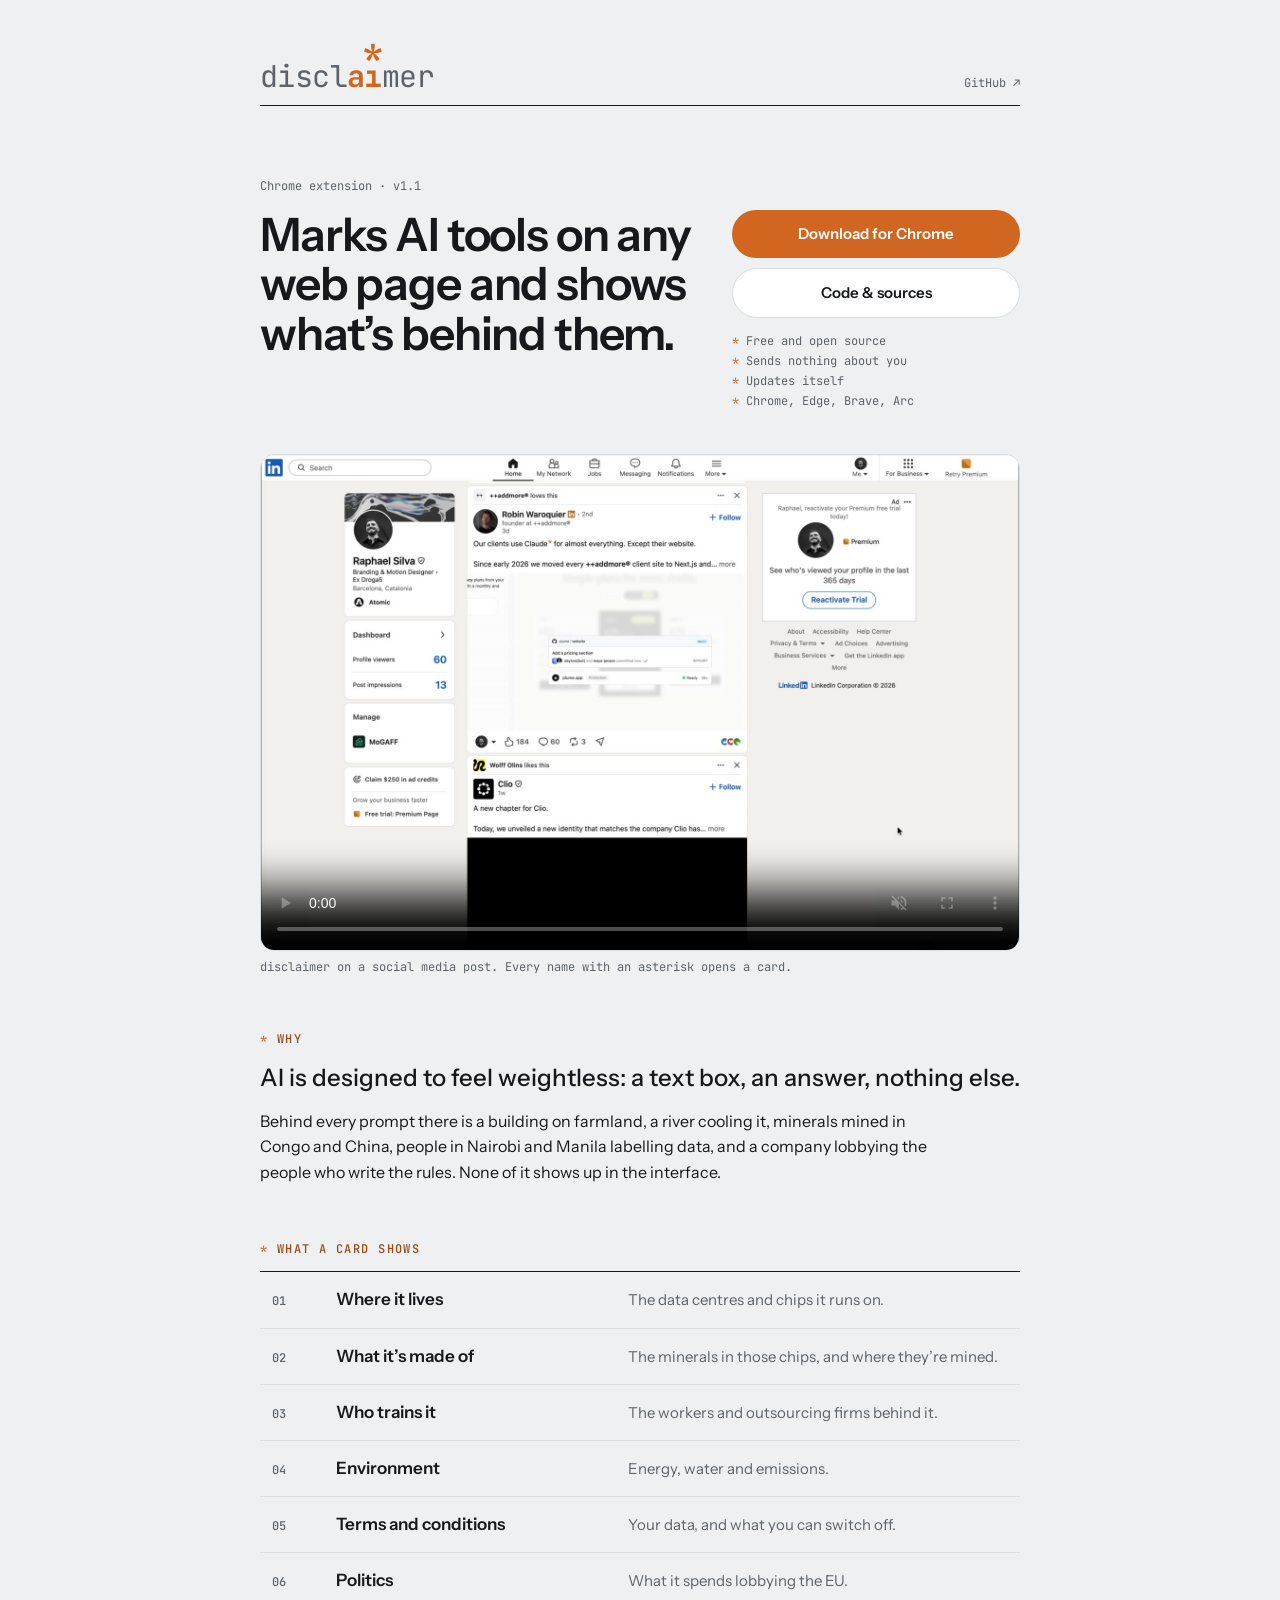
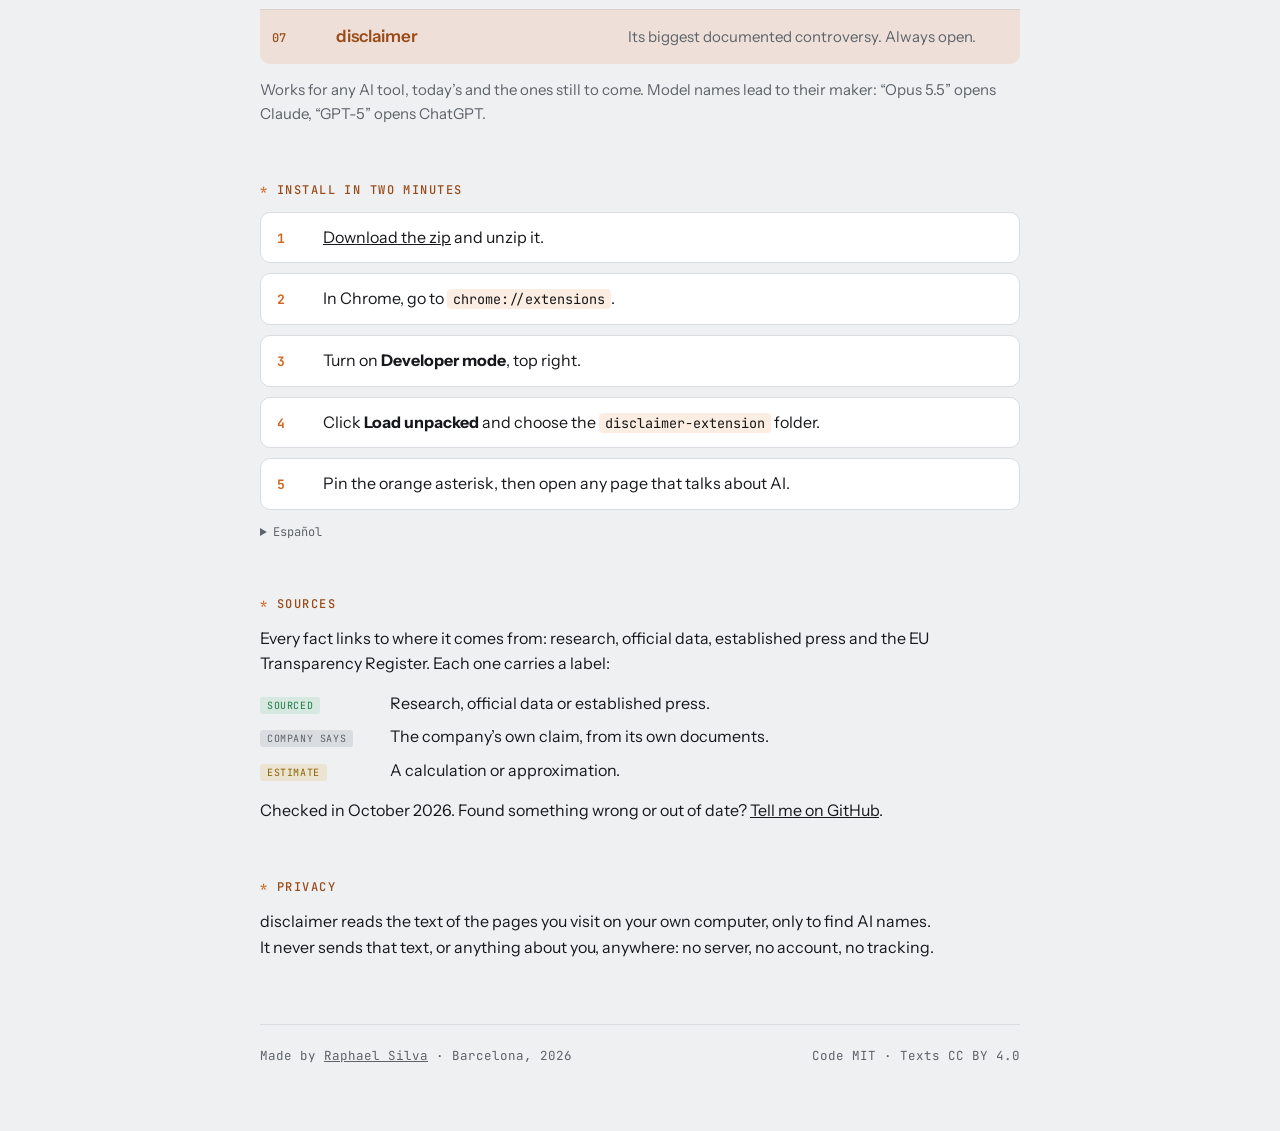
==== commit ef1aa538: "Landing page: small logo in the top bar, big statement Co-Authored-By: Claude Opus 5.5 <noreply@anth" ====
--- a/docs/index.html
+++ b/docs/index.html
@@ -36,17 +36,20 @@
 .wm .i::before{content:"*";position:absolute;left:50%;top:-.6em;transform:translateX(-50%);color:var(--accent);font-weight:700;font-size:1.1em}
 
 header.hero{padding-block:0 8px}
-.topbar{display:flex;justify-content:space-between;gap:16px;font:12px var(--mono);color:var(--muted);padding-bottom:12px;border-bottom:1px solid var(--rule)}
+.topbar{display:flex;justify-content:space-between;align-items:flex-end;gap:16px;font:12px var(--mono);color:var(--muted);padding-bottom:14px;border-bottom:1px solid var(--ink)}
 .topbar a{text-decoration:none}
 .topbar a:hover{color:var(--accent-ink)}
-.hero .wm{font-size:clamp(52px,14.5vw,124px);margin-top:clamp(20px,4vw,36px)}
-.hero-grid{display:grid;grid-template-columns:minmax(0,1.25fr) minmax(0,1fr);gap:24px 40px;align-items:start;margin-top:20px;padding-top:20px;border-top:1px solid var(--ink)}
-.lead{font-size:clamp(22px,3.4vw,28px);line-height:1.25;font-weight:500;letter-spacing:-.01em;margin:0;text-wrap:balance}
+.hero .wm{font-size:30px;margin-top:4px}
+.hero-grid{display:grid;grid-template-columns:minmax(0,1.5fr) minmax(0,1fr);grid-template-areas:"k k" "lead side";gap:16px 40px;align-items:start;margin-top:clamp(40px,8vw,72px)}
+.kicker{grid-area:k;margin:0;font:12px var(--mono);color:var(--muted)}
+.lead{grid-area:lead}
+.hero-side{grid-area:side}
+.lead{font-size:clamp(30px,5.4vw,46px);line-height:1.08;font-weight:600;letter-spacing:-.025em;margin:0;text-wrap:balance}
 .ctas{display:grid;gap:10px}
 .ctas .btn{justify-content:center}
 .facts{list-style:none;margin:14px 0 0;padding:0;font:12px/1.5 var(--mono);color:var(--muted);display:grid;gap:2px}
 .facts li::before{content:"* ";color:var(--accent)}
-@media (max-width:620px){.hero-grid{grid-template-columns:1fr}}
+@media (max-width:620px){.hero-grid{grid-template-columns:1fr;grid-template-areas:"k" "lead" "side"}}
 .btn{display:inline-flex;align-items:center;gap:8px;padding:12px 18px;border-radius:999px;text-decoration:none;font-weight:600;font-size:15px}
 .btn.primary{background:var(--accent);color:#fff}
 .btn.primary:hover{filter:brightness(1.06)}
@@ -97,9 +100,12 @@
 <body>
 <div class="wrap">
   <header class="hero">
-    <div class="topbar"><span>Chrome extension · v1.1</span><a href="https://github.com/sayhellotosilva/disclaimer-extension">GitHub ↗</a></div>
-    <span class="wm" role="img" aria-label="disclaimer">discl<span class="ai">a<span class="i">ı</span></span>mer</span>
+    <div class="topbar">
+      <span class="wm" role="img" aria-label="disclaimer">discl<span class="ai">a<span class="i">ı</span></span>mer</span>
+      <a href="https://github.com/sayhellotosilva/disclaimer-extension">GitHub ↗</a>
+    </div>
     <div class="hero-grid">
+      <p class="kicker">Chrome extension · v1.1</p>
       <p class="lead">Marks AI tools on any web page and shows what’s behind them.</p>
       <div class="hero-side">
         <div class="ctas">
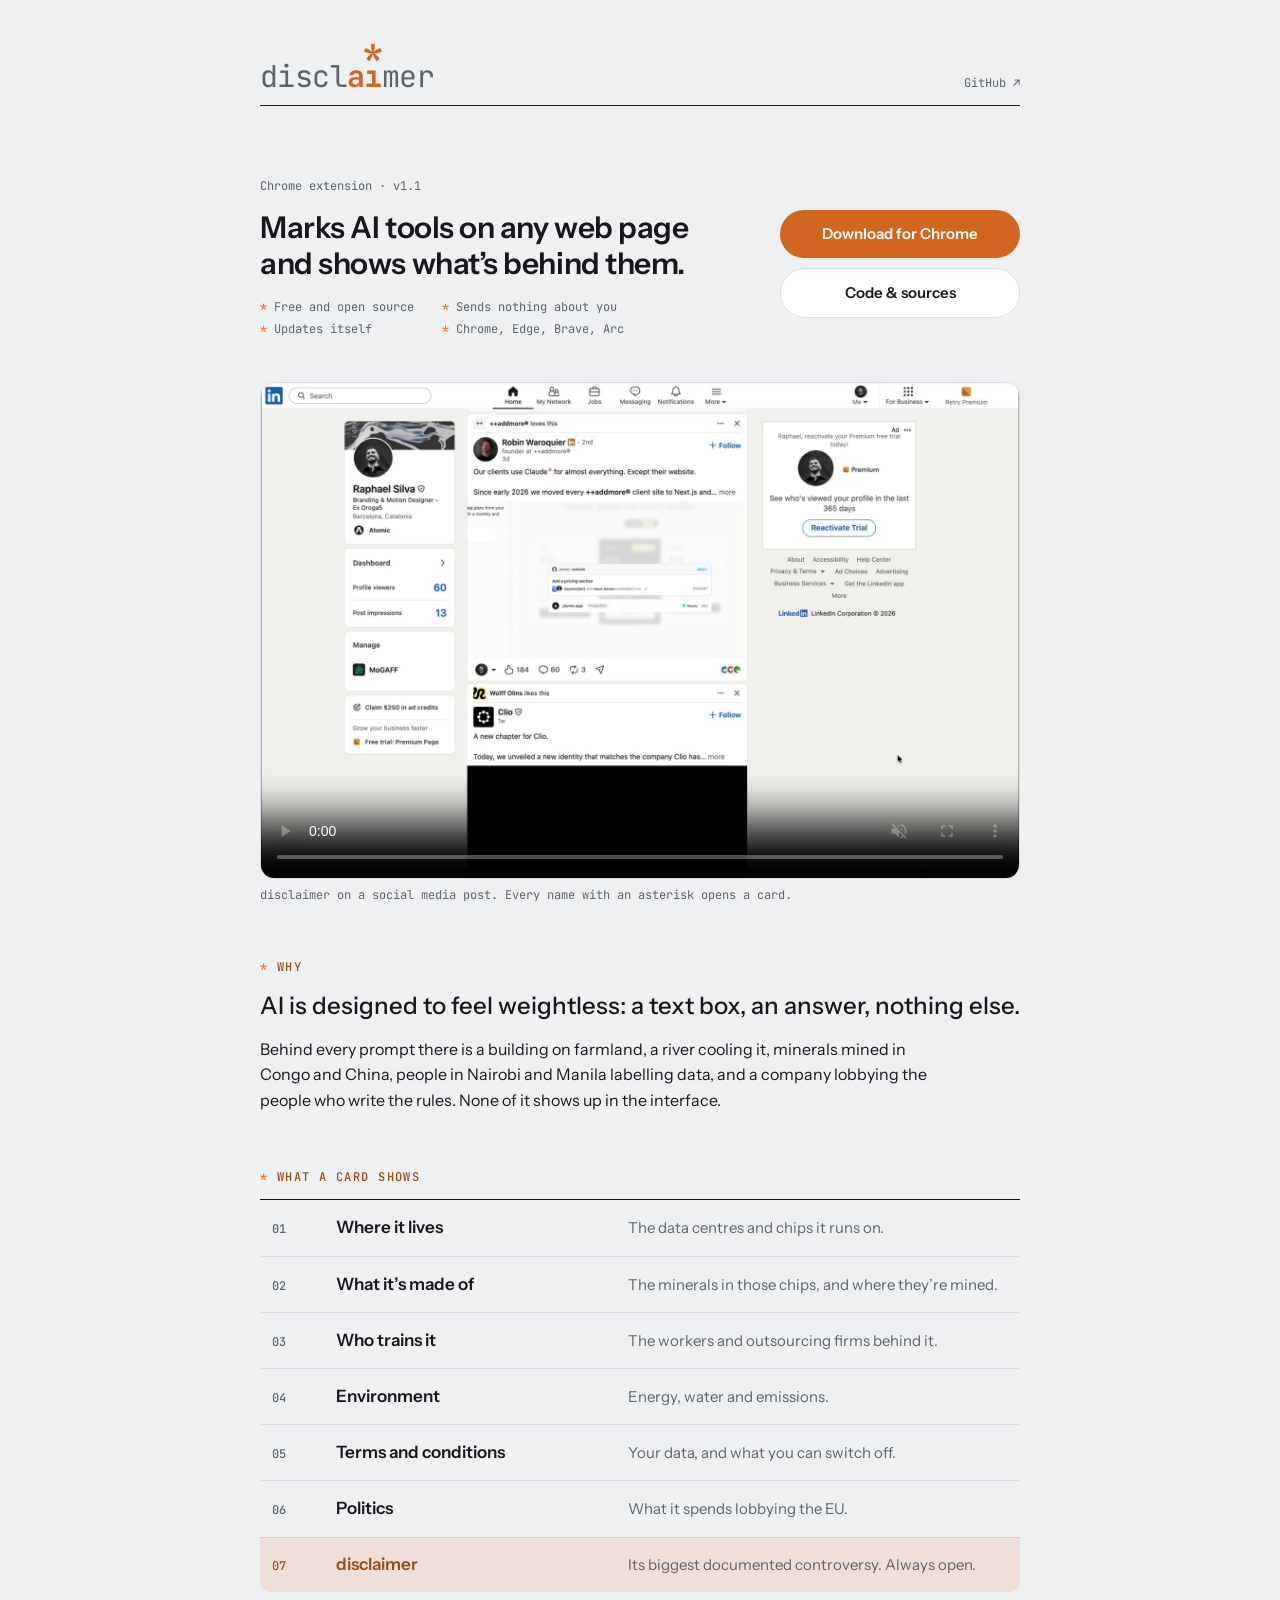
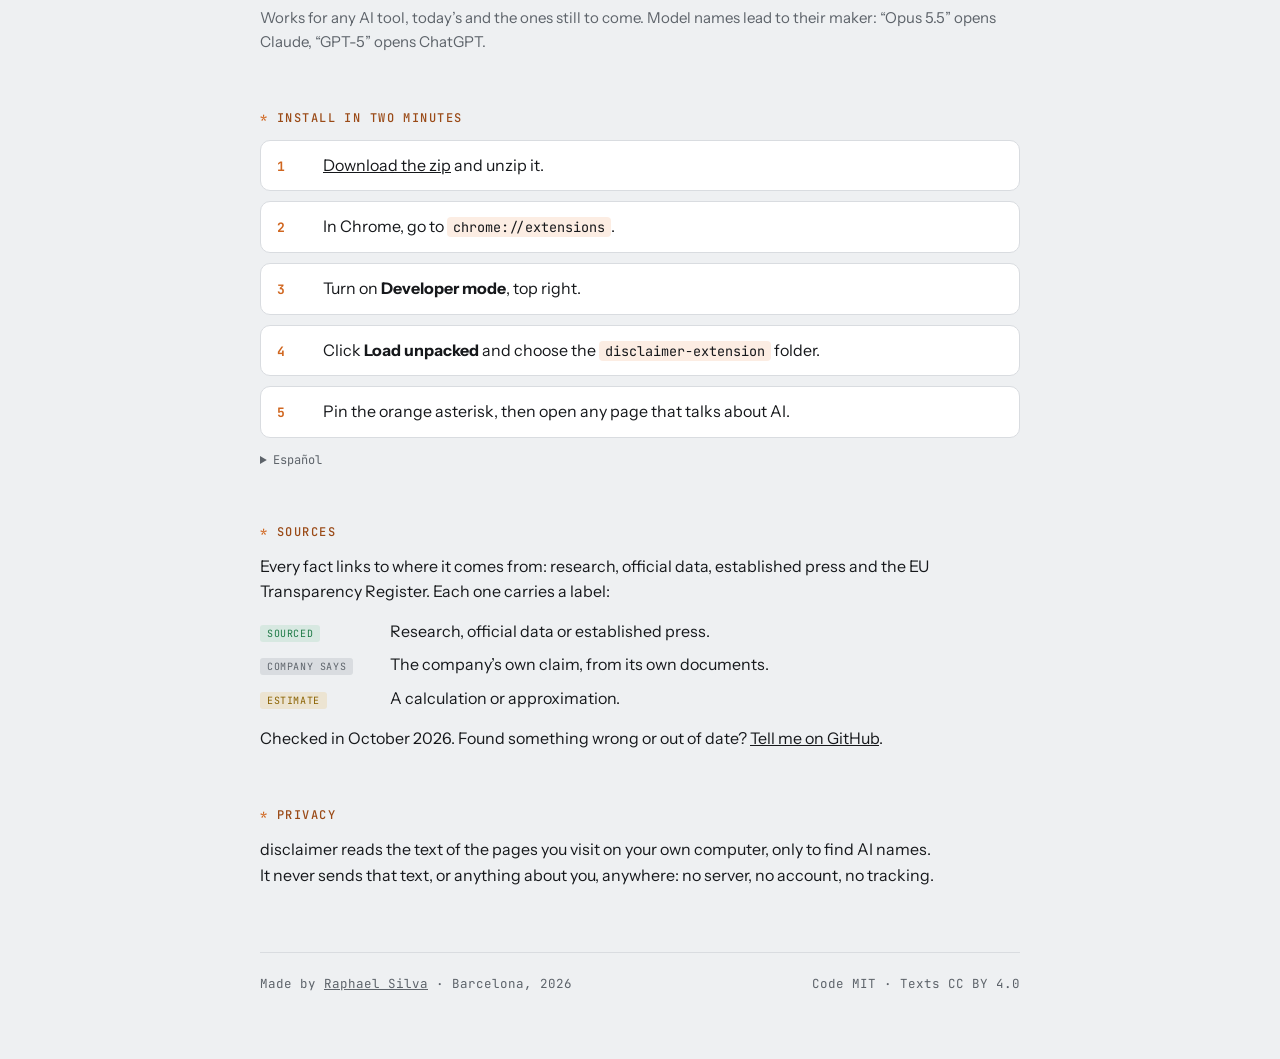
==== commit 2b4c914f: "Landing page: two-line statement with facts underneath Co-Authored-By: Claude Opus 5.5 <noreply@anth" ====
--- a/docs/index.html
+++ b/docs/index.html
@@ -40,14 +40,18 @@
 .topbar a{text-decoration:none}
 .topbar a:hover{color:var(--accent-ink)}
 .hero .wm{font-size:30px;margin-top:4px}
-.hero-grid{display:grid;grid-template-columns:minmax(0,1.5fr) minmax(0,1fr);grid-template-areas:"k k" "lead side";gap:16px 40px;align-items:start;margin-top:clamp(40px,8vw,72px)}
+.hero-grid{display:grid;grid-template-columns:minmax(0,1fr) 240px;grid-template-areas:"k k" "lead side";gap:16px 40px;align-items:start;margin-top:clamp(40px,8vw,72px)}
 .kicker{grid-area:k;margin:0;font:12px var(--mono);color:var(--muted)}
-.lead{grid-area:lead}
+.lead-col{grid-area:lead}
 .hero-side{grid-area:side}
-.lead{font-size:clamp(30px,5.4vw,46px);line-height:1.08;font-weight:600;letter-spacing:-.025em;margin:0;text-wrap:balance}
+.lead{font-size:clamp(24px,3.6vw,30px);line-height:1.2;font-weight:600;letter-spacing:-.015em;margin:0}
+.lead span{white-space:nowrap}
+@media (min-width:621px){.lead span{display:block}}
+@media (max-width:620px){.lead span{white-space:normal}}
 .ctas{display:grid;gap:10px}
 .ctas .btn{justify-content:center}
-.facts{list-style:none;margin:14px 0 0;padding:0;font:12px/1.5 var(--mono);color:var(--muted);display:grid;gap:2px}
+.facts{list-style:none;margin:16px 0 0;padding:0;font:12px/1.5 var(--mono);color:var(--muted);display:grid;grid-template-columns:repeat(2,max-content);gap:4px 28px}
+@media (max-width:420px){.facts{grid-template-columns:1fr}}
 .facts li::before{content:"* ";color:var(--accent)}
 @media (max-width:620px){.hero-grid{grid-template-columns:1fr;grid-template-areas:"k" "lead" "side"}}
 .btn{display:inline-flex;align-items:center;gap:8px;padding:12px 18px;border-radius:999px;text-decoration:none;font-weight:600;font-size:15px}
@@ -106,13 +110,15 @@
     </div>
     <div class="hero-grid">
       <p class="kicker">Chrome extension · v1.1</p>
-      <p class="lead">Marks AI tools on any web page and shows what’s behind them.</p>
+      <div class="lead-col">
+        <p class="lead"><span>Marks AI tools on any web page</span> <span>and shows what’s behind them.</span></p>
+        <ul class="facts"><li>Free and open source</li><li>Sends nothing about you</li><li>Updates itself</li><li>Chrome, Edge, Brave, Arc</li></ul>
+      </div>
       <div class="hero-side">
         <div class="ctas">
           <a class="btn primary" href="https://sayhellotosilva.github.io/disclaimer-extension/download/disclaimer-extension.zip">Download for Chrome</a>
           <a class="btn ghost" href="https://github.com/sayhellotosilva/disclaimer-extension">Code &amp; sources</a>
         </div>
-        <ul class="facts"><li>Free and open source</li><li>Sends nothing about you</li><li>Updates itself</li><li>Chrome, Edge, Brave, Arc</li></ul>
       </div>
     </div>
   </header>
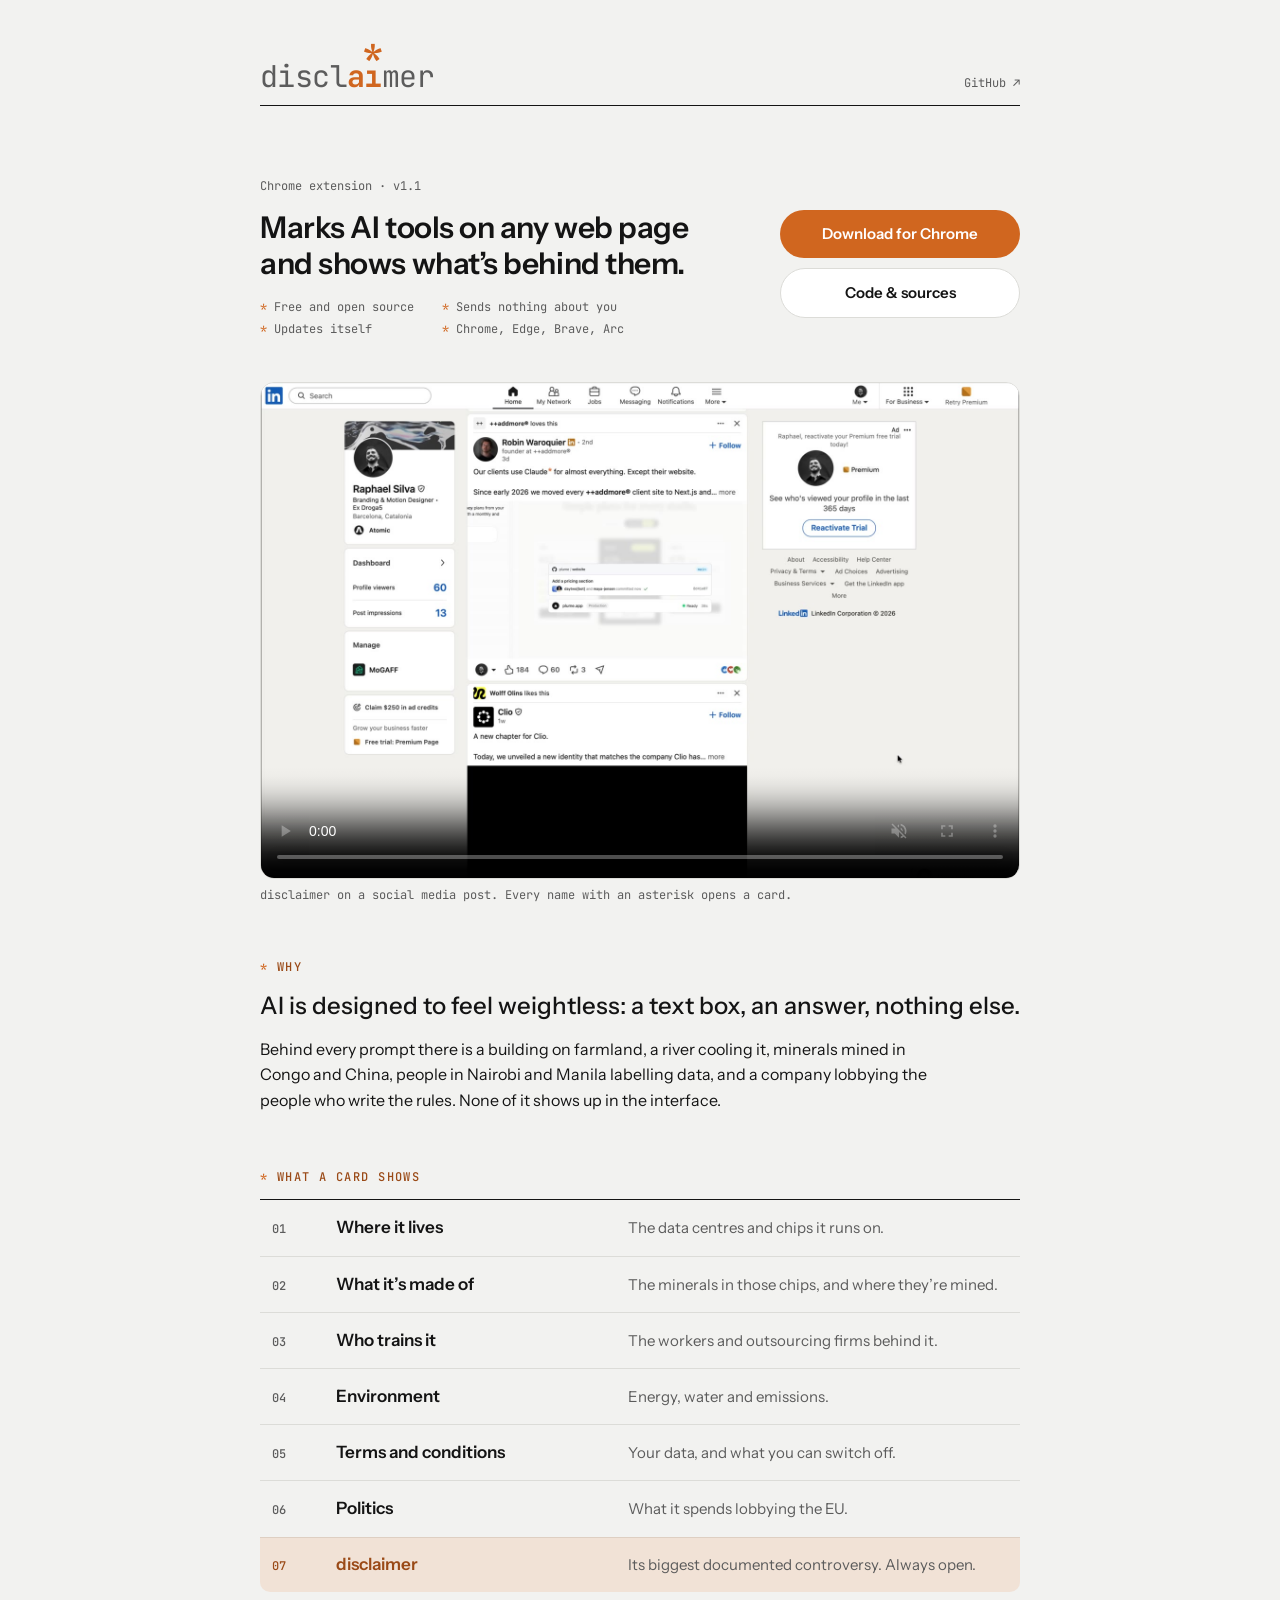
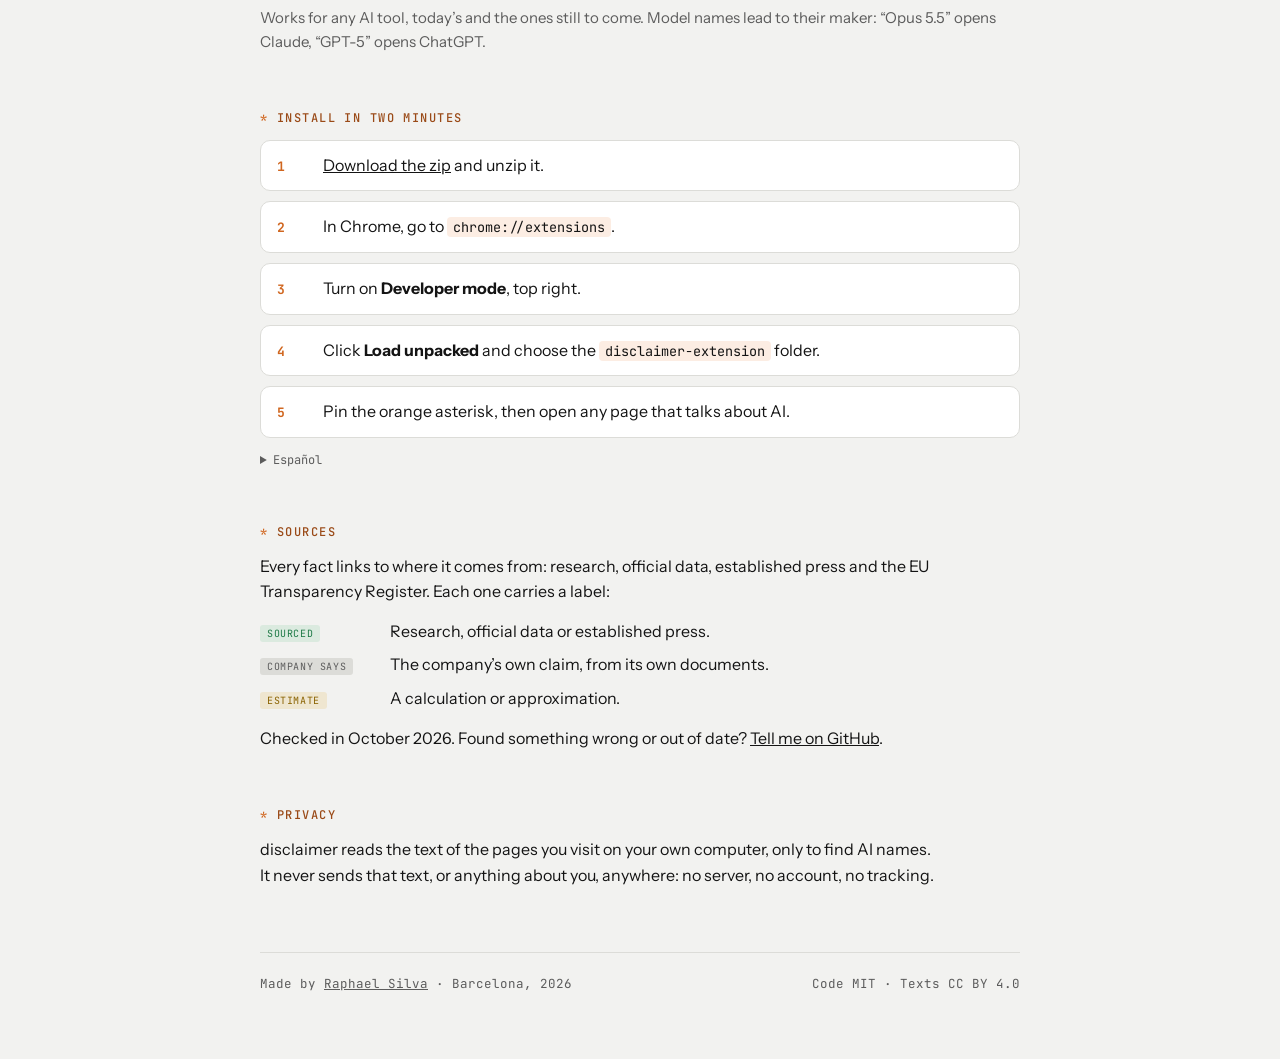
==== commit 009e3fdc: "Landing page: neutral black and greys instead of blue-grey Co-Authored-By: Claude Opus 5.5 <noreply@" ====
--- a/docs/index.html
+++ b/docs/index.html
@@ -15,12 +15,12 @@
 <style>
 /* Layout: one narrow column like a footnote-heavy essay; the asterisk is the only ornament. */
 :root{
-  --bg:#eef0f2; --panel:#ffffff; --ink:#16181b; --muted:#5d636a; --rule:#d9dce0;
+  --bg:#f2f2f0; --panel:#ffffff; --ink:#141414; --muted:#5c5c5c; --rule:#dcdcd8;
   --accent:#d0661f; --accent-ink:#9a4a17; --soft:rgba(232,128,58,.14);
   --mono:"JetBrains Mono",ui-monospace,Menlo,monospace; --sans:"Instrument Sans",system-ui,-apple-system,"Segoe UI",sans-serif;
 }
 @media (prefers-color-scheme: dark){:root{
-  --bg:#0f1114; --panel:#171a1e; --ink:#e7e9eb; --muted:#9aa1a8; --rule:#272b31;
+  --bg:#121212; --panel:#1a1a1a; --ink:#f2f2f0; --muted:#a3a3a3; --rule:#2c2c2c;
   --accent:#ee8a48; --accent-ink:#f0a06a; --soft:rgba(238,138,72,.14); color-scheme:dark}}
 *{box-sizing:border-box}
 html{scroll-behavior:smooth}
